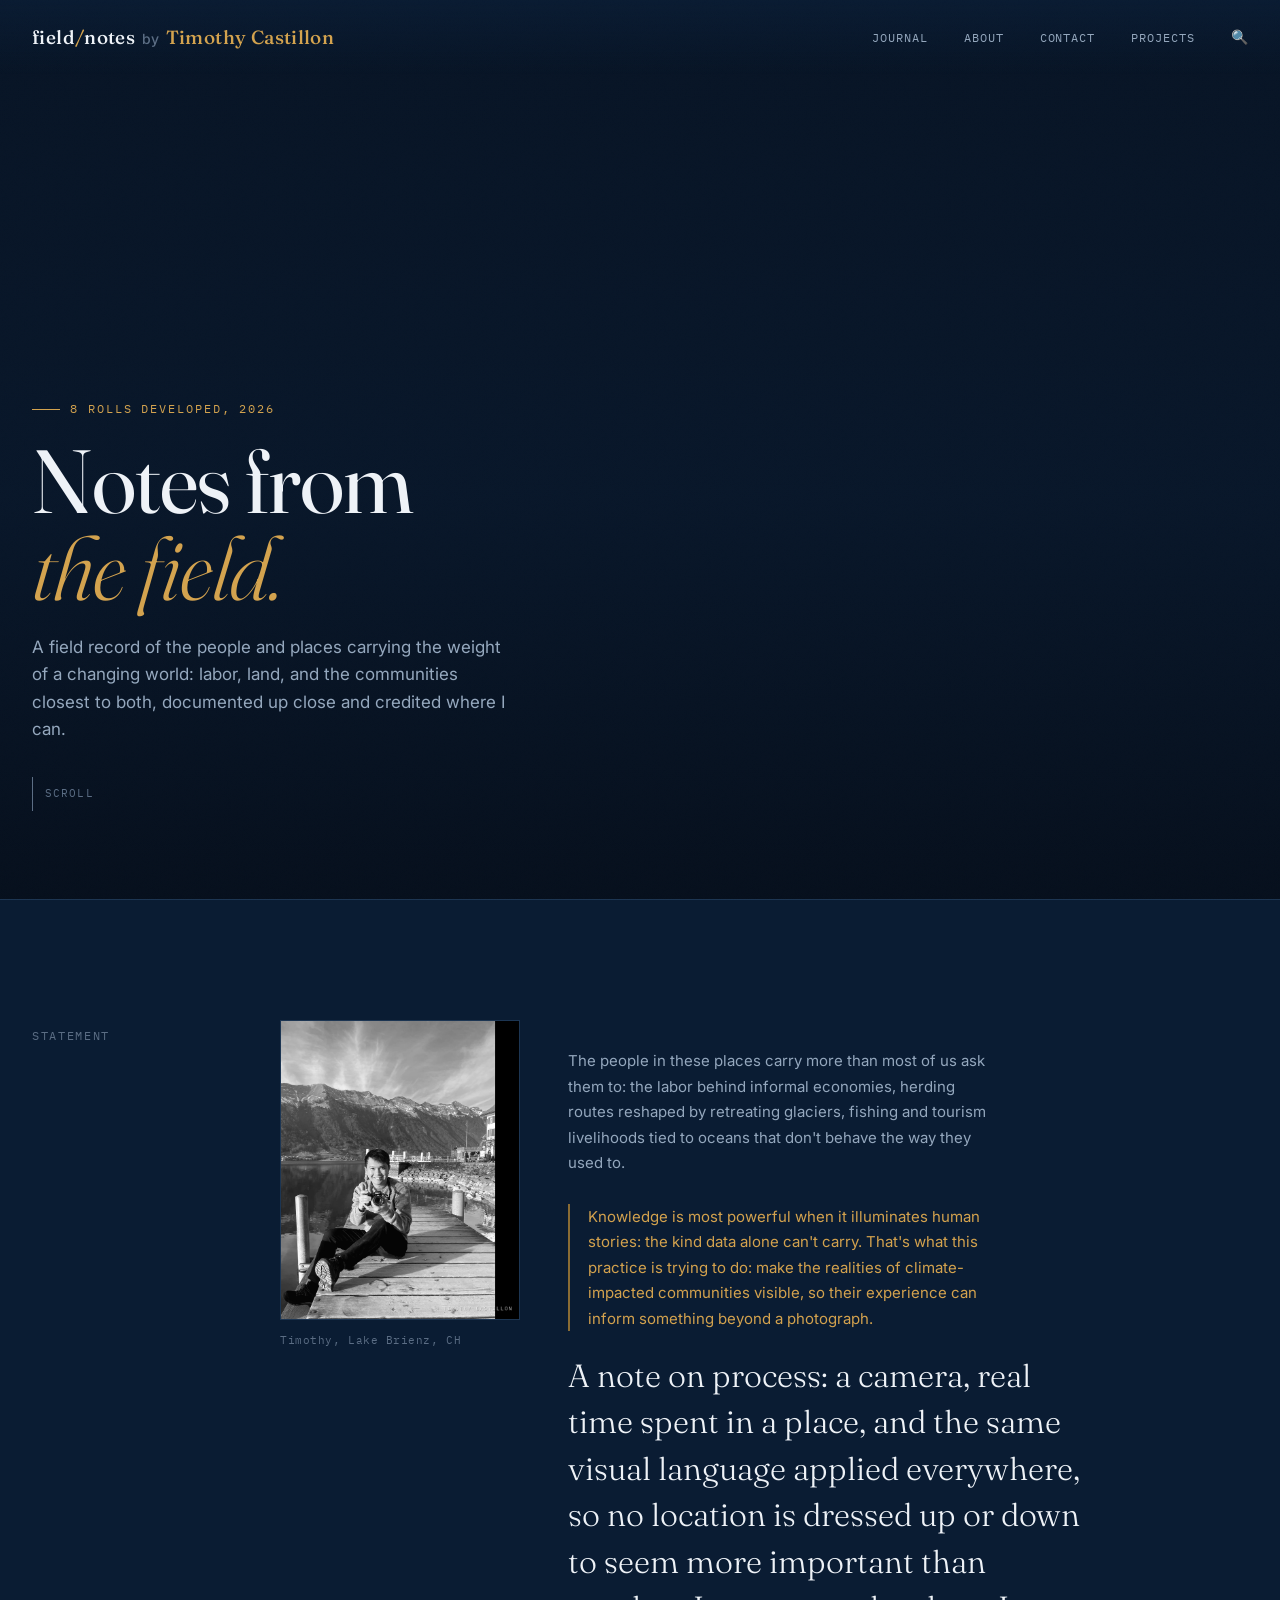
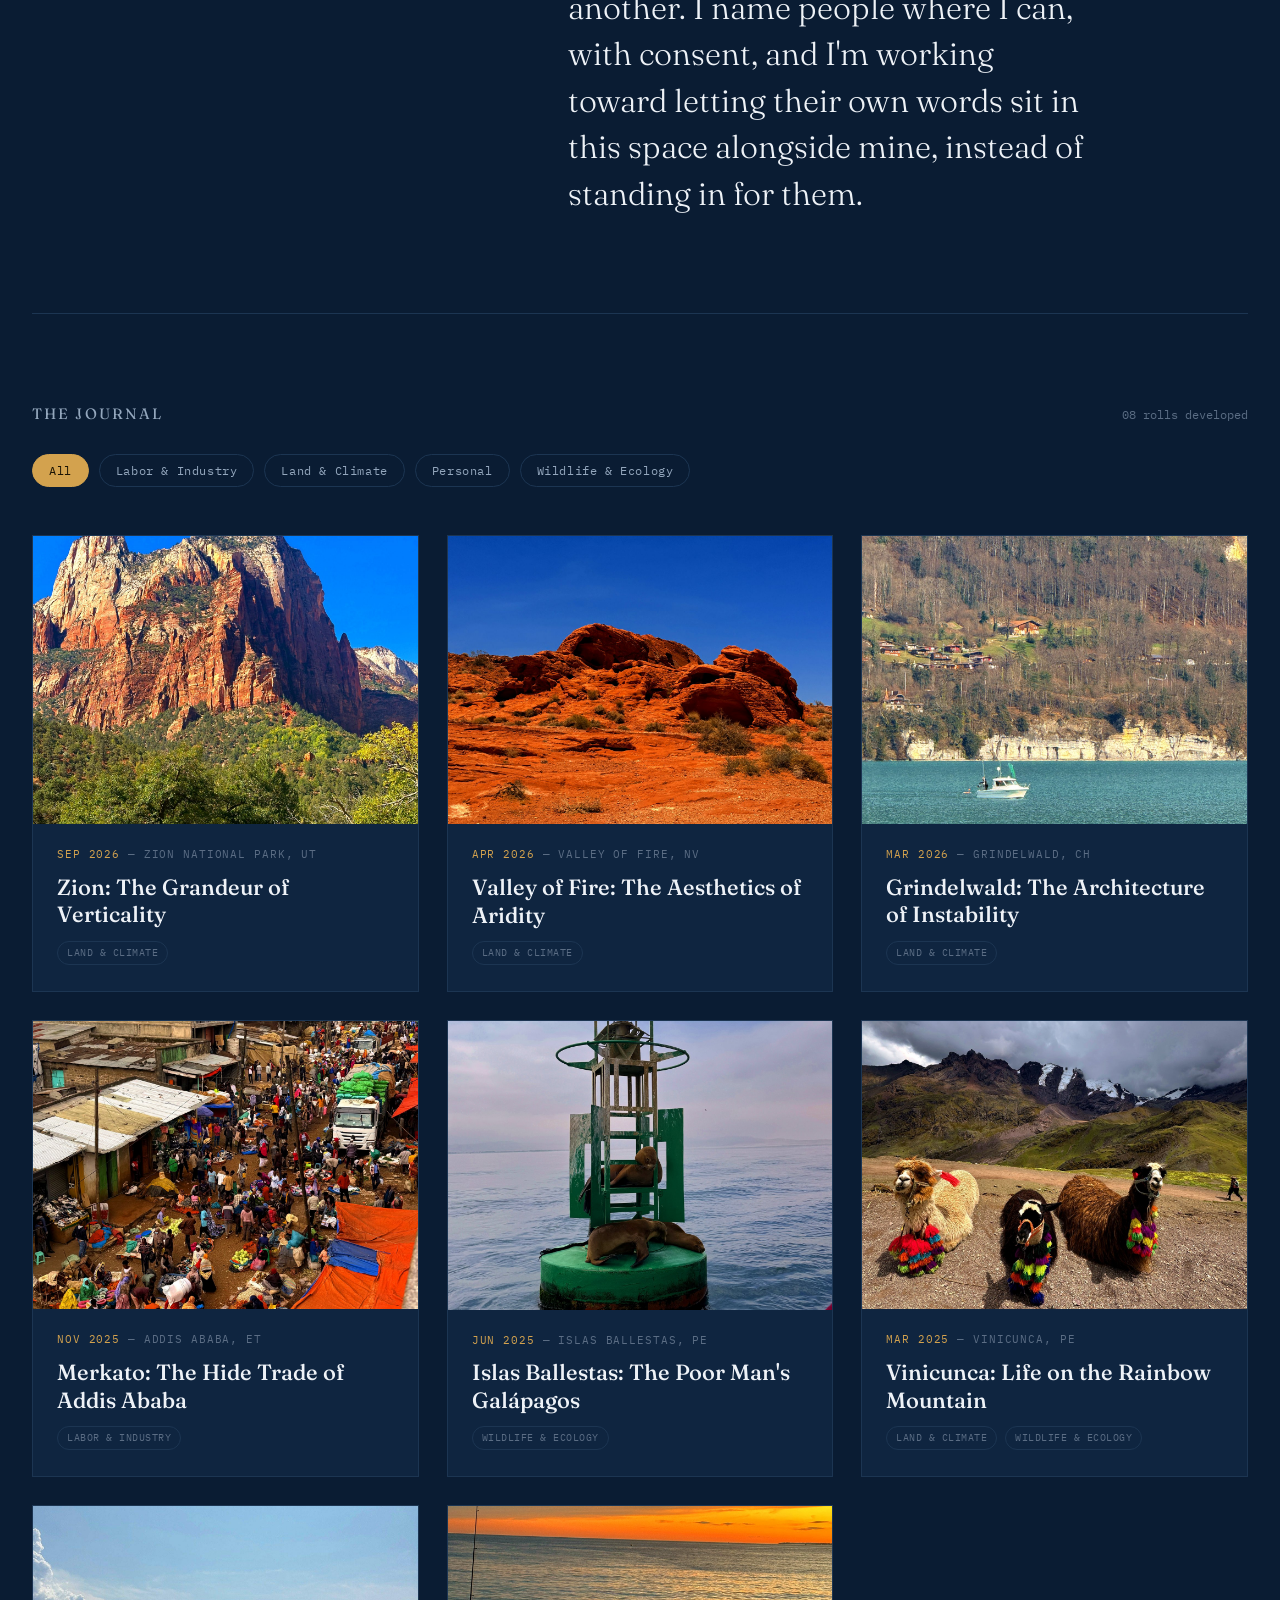
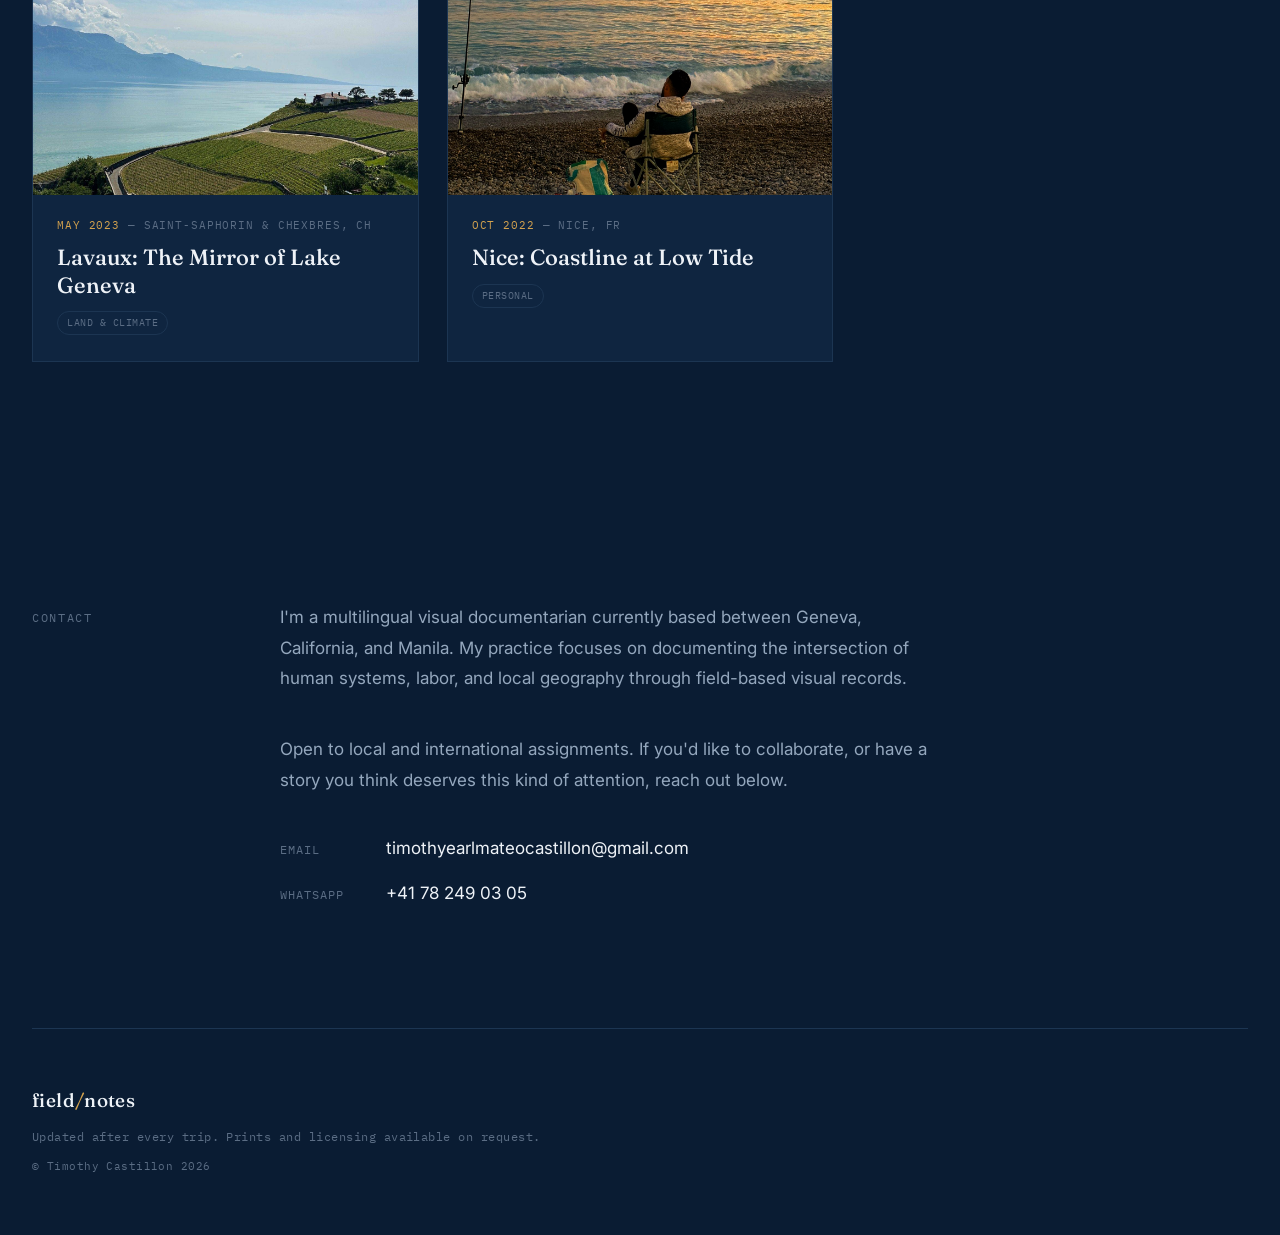
==== index.html @ df404aa2 "Add files via upload" ====
<!DOCTYPE html>
<html lang="en">
<head>
<meta charset="UTF-8">
<meta name="viewport" content="width=device-width, initial-scale=1.0">
<title>Notes From the Field — A Photography Journal</title>
<link rel="preconnect" href="https://fonts.googleapis.com">
<link href="https://fonts.googleapis.com/css2?family=Fraunces:opsz,wght@9..144,300;9..144,400;9..144,500;9..144,600&family=Inter:wght@400;500;600&family=IBM+Plex+Mono:wght@400;500&display=swap" rel="stylesheet">
<link rel="stylesheet" href="style.css">
</head>
<body>

<div class="grain"></div>

<header>
  <div class="wrap">
    <nav>
      <div class="wordmark">field<span class="accent">/</span>notes <span class="by">by</span> <span class="accent">Timothy Castillon</span></div>
      <div class="navlinks">
        <a href="#journal">Journal</a>
        <a href="#about">About</a>
        <a href="#contact">Contact</a>
        <a href="projects.html">Projects</a>
        <div class="search-wrap" id="search-wrap">
          <button class="search-toggle" id="search-toggle" aria-label="Search entries">&#128269;</button>
          <input class="search-input" id="search-input" type="text" placeholder="Search...">
        </div>
      </div>
    </nav>
  </div>
</header>

<section class="hero">
  <div class="hero-bg" id="hero-bg"></div>
  <div class="hero-content wrap">
    <div class="hero-eyebrow" id="hero-eyebrow">Rolls developed, 2026</div>
    <h1 class="hero-title">Notes from<br><em>the field.</em></h1>
    <p class="hero-sub">A field record of the people and places carrying the weight of a changing world: labor, land, and the communities closest to both, documented up close and credited where I can.</p>
    <div class="scroll-cue"><div class="bar"></div>Scroll</div>
  </div>
</section>

<div class="wrap">

  <section class="statement" id="about">
    <div class="statement-grid">
      <div class="eyebrow">Statement</div>
      <div class="statement-portrait">
        <img src="images/portrait.jpg" alt="Timothy Castillon">
        <div class="cap">Timothy, Lake Brienz, CH</div>
      </div>
      <div>
        <p class="fine">The people in these places carry more than most of us ask them to: the labor behind informal economies, herding routes reshaped by retreating glaciers, fishing and tourism livelihoods tied to oceans that don't behave the way they used to.</p>
        <p class="fine emphasis">Knowledge is most powerful when it illuminates human stories: the kind data alone can't carry. That's what this practice is trying to do: make the realities of climate-impacted communities visible, so their experience can inform something beyond a photograph.</p>
        <p class="statement-note">A note on process: a camera, real time spent in a place, and the same visual language applied everywhere, so no location is dressed up or down to seem more important than another. I name people where I can, with consent, and I'm working toward letting their own words sit in this space alongside mine, instead of standing in for them.</p>
      </div>
    </div>
  </section>

  <div class="journal-head" id="journal">
    <h2>The Journal</h2>
    <div class="count" id="roll-count">— rolls developed</div>
  </div>

  <div class="tag-filters" id="tag-filters"></div>
  <div class="journal-grid" id="journal-grid"></div>

  <section class="contact-section" id="contact">
    <div class="contact-grid">
      <div class="eyebrow">Contact</div>
      <div>
        <p class="contact-bio">I'm a multilingual visual documentarian currently based between Geneva, California, and Manila. My practice focuses on documenting the intersection of human systems, labor, and local geography through field-based visual records.</p>
        <p class="contact-bio">Open to local and international assignments. If you'd like to collaborate, or have a story you think deserves this kind of attention, reach out below.</p>
        <div class="contact-methods">
          <div class="contact-method">
            <span class="label">Email</span>
            <a href="mailto:timothyearlmateocastillon@gmail.com">timothyearlmateocastillon@gmail.com</a>
          </div>
          <div class="contact-method">
            <span class="label">WhatsApp</span>
            <span class="value">+41 78 249 03 05</span>
          </div>
        </div>
      </div>
    </div>
  </section>

</div>

<footer>
  <div class="wrap footer-grid">
    <div>
      <div class="wordmark">field<span class="accent">/</span>notes</div>
      <p class="footer-note">Updated after every trip. Prints and licensing available on request.</p>
      <p class="footer-copyright">© Timothy Castillon 2026</p>
    </div>
  </div>
</footer>

<script src="entries.js"></script>
<script>
  // Parses "MAR 2025" style strings into a comparable value.
  // Falls back to 0 (oldest) if the format doesn't match, rather
  // than crashing the whole sort.
  const MONTHS = { JAN:0, FEB:1, MAR:2, APR:3, MAY:4, JUN:5, JUL:6, AUG:7, SEP:8, OCT:9, NOV:10, DEC:11 };
  function dateValue(str) {
    const m = /^([A-Z]{3})\s+(\d{4})$/.exec((str || '').trim().toUpperCase());
    if (!m || !(m[1] in MONTHS)) return 0;
    return parseInt(m[2], 10) * 12 + MONTHS[m[1]];
  }

  function renderSite() {
    if (typeof ENTRIES === 'undefined' || !Array.isArray(ENTRIES)) {
      throw new Error('ENTRIES is missing or invalid -- check entries.js for a syntax error.');
    }

    // newest first, by actual parsed date -- not array order
    const sorted = [...ENTRIES].sort((a, b) => dateValue(b.date) - dateValue(a.date));

    const heroBg = document.getElementById('hero-bg');
    const heroEyebrow = document.getElementById('hero-eyebrow');
    sorted.slice(0, 3).forEach((e, i) => {
      const img = document.createElement('img');
      img.src = `images/${e.slug}/01.jpg`;
      img.alt = '';
      img.style.animationDelay = `${i * 6}s`;
      heroBg.appendChild(img);
    });
    heroEyebrow.textContent = `${ENTRIES.length} roll${ENTRIES.length !== 1 ? 's' : ''} developed, ${new Date().getFullYear()}`;
    document.getElementById('roll-count').textContent =
      `${String(ENTRIES.length).padStart(2, '0')} roll${ENTRIES.length !== 1 ? 's' : ''} developed`;

    // ---- tag filter pills (an entry can carry one or more tags) ----
    // entryTags() reads the current `tags` array, but falls back to a
    // legacy single `tag` string so older entries keep working.
    function entryTags(e) {
      if (Array.isArray(e.tags)) return e.tags.filter(Boolean);
      return e.tag ? [e.tag] : [];
    }

    const allTags = [...new Set(ENTRIES.flatMap(entryTags))].sort();
    const tagRoot = document.getElementById('tag-filters');
    let activeTag = null;
    let searchQuery = '';

    function matchesSearch(entry, q) {
      if (!q) return true;
      const haystack = `${entry.title} ${entry.location} ${entryTags(entry).join(' ')} ${entry.description}`.toLowerCase();
      return haystack.includes(q);
    }

    function renderGrid() {
      const grid = document.getElementById('journal-grid');
      let visible = activeTag ? sorted.filter(e => entryTags(e).includes(activeTag)) : sorted;
      visible = visible.filter(e => matchesSearch(e, searchQuery));
      if (visible.length === 0) {
        grid.innerHTML = `<div style="grid-column:1/-1; padding:24px 0; font-family:'IBM Plex Mono', monospace; font-size:13px; color:var(--ink-dim);">No entries match "${searchQuery}".</div>`;
        return;
      }
      grid.innerHTML = visible.map(entry => `
        <a class="journal-card" href="entry.html?slug=${entry.slug}">
          <div class="card-thumb"><img src="images/${entry.slug}/01.jpg" alt="${entry.title}" loading="lazy"></div>
          <div class="card-body">
            <div class="card-meta">${entry.date} <span class="loc">— ${entry.location}</span></div>
            <h3 class="card-title">${entry.title}</h3>
            <div class="card-tags">${entryTags(entry).map(t => `<span>${t}</span>`).join('')}</div>
          </div>
        </a>
      `).join('');
    }

    function renderPills() {
      const pills = [`<button class="tag-pill ${activeTag === null ? 'active' : ''}" data-tag="">All</button>`]
        .concat(allTags.map(t => `<button class="tag-pill ${activeTag === t ? 'active' : ''}" data-tag="${t}">${t}</button>`));
      tagRoot.innerHTML = pills.join('');
      tagRoot.querySelectorAll('.tag-pill').forEach(btn => {
        btn.addEventListener('click', () => {
          activeTag = btn.dataset.tag || null;
          renderPills();
          renderGrid();
        });
      });
    }

    // ---- search toggle + live filter ----
    const searchWrap = document.getElementById('search-wrap');
    const searchToggle = document.getElementById('search-toggle');
    const searchInput = document.getElementById('search-input');
    searchToggle.addEventListener('click', () => {
      searchWrap.classList.toggle('open');
      if (searchWrap.classList.contains('open')) searchInput.focus();
    });
    searchInput.addEventListener('input', () => {
      searchQuery = searchInput.value.trim().toLowerCase();
      renderGrid();
    });
    document.addEventListener('keydown', (e) => {
      if (e.key === 'Escape' && searchWrap.classList.contains('open')) {
        searchWrap.classList.remove('open');
        searchInput.value = '';
        searchQuery = '';
        renderGrid();
      }
    });

    renderPills();
    renderGrid();
  }

  try {
    renderSite();
  } catch (err) {
    document.getElementById('journal-grid').innerHTML = `
      <div style="grid-column:1/-1; padding:24px; font-family:'IBM Plex Mono', monospace; font-size:13px; color:#d3a24e; border:1px solid #1c3552; border-radius:4px;">
        Couldn't load journal entries. There's likely a syntax error in entries.js
        (a stray quote mark is the usual culprit). Open the browser console (F12) for
        the exact line number.<br><br>Error: ${err.message}
      </div>`;
    console.error(err);
  }
</script>

</body>
</html>
---- style.css ----
:root{
  --bg: #0a1c33;
  --bg-alt: #0f2540;
  --ink: #eef2f7;
  --ink-muted: #94a7bd;
  --ink-dim: #5b6d84;
  --gold: #d3a24e;
  --gold-dim: #8a6c34;
  --line: #1c3552;
  --line-soft: #142944;
}

*{ box-sizing:border-box; }
html{ scroll-behavior:smooth; }
body{
  margin:0;
  background:var(--bg);
  color:var(--ink);
  font-family:'Inter', sans-serif;
  font-size:16px;
  line-height:1.6;
  -webkit-font-smoothing:antialiased;
}
::selection{ background:var(--gold); color:#1a1304; }
a{ color:inherit; text-decoration:none; }
.wrap{ max-width:1280px; margin:0 auto; padding:0 32px; }

.grain{
  position:fixed; inset:0; pointer-events:none; z-index:50;
  opacity:0.03; mix-blend-mode:overlay;
  background-image:url("data:image/svg+xml,%3Csvg xmlns='http://www.w3.org/2000/svg' width='120' height='120'%3E%3Cfilter id='n'%3E%3CfeTurbulence type='fractalNoise' baseFrequency='0.9' numOctaves='2' stitchTiles='stitch'/%3E%3C/filter%3E%3Crect width='100%25' height='100%25' filter='url(%23n)'/%3E%3C/svg%3E");
}

header{
  position:fixed; top:0; left:0; right:0; z-index:40;
  padding:22px 0;
  background:linear-gradient(to bottom, rgba(10,28,51,0.94), rgba(10,28,51,0));
}
nav{ display:flex; align-items:center; justify-content:space-between; }
.wordmark{ font-family:'Fraunces', serif; font-weight:500; font-size:19px; letter-spacing:0.02em; white-space:nowrap; }
.wordmark .accent{ color:var(--gold); }
.wordmark .by{ color:var(--ink-dim); font-size:14px; font-family:'Inter', sans-serif; margin:0 2px; }
.navlinks{ display:flex; gap:36px; font-family:'IBM Plex Mono', monospace; font-size:12px; letter-spacing:0.08em; text-transform:uppercase; color:var(--ink-muted); }
.navlinks a:hover{ color:var(--gold); }

.hero{
  position:relative; height:100vh; min-height:640px;
  display:flex; align-items:flex-end; overflow:hidden;
  border-bottom:1px solid var(--line);
}
.hero-bg{ position:absolute; inset:0; }
.hero-bg img{
  position:absolute; inset:0; width:100%; height:100%; object-fit:cover;
  opacity:0; animation:heroFade 18s infinite; filter:saturate(1.05) contrast(1.02);
}
.hero-bg img:nth-child(1){ animation-delay:0s; }
.hero-bg img:nth-child(2){ animation-delay:6s; }
.hero-bg img:nth-child(3){ animation-delay:12s; }
@keyframes heroFade{
  0%{ opacity:0; transform:scale(1.06); }
  4%{ opacity:1; transform:scale(1.06); }
  30%{ opacity:1; transform:scale(1.0); }
  34%{ opacity:0; transform:scale(1.0); }
  100%{ opacity:0; }
}
.hero::after{
  content:''; position:absolute; inset:0;
  background:linear-gradient(to top, rgba(6,15,28,0.97) 0%, rgba(6,15,28,0.40) 45%, rgba(6,15,28,0.60) 100%);
  z-index:1;
}
.hero-content{ position:relative; z-index:2; width:100%; padding-bottom:88px; }
.hero-eyebrow{
  font-family:'IBM Plex Mono', monospace; font-size:12px; letter-spacing:0.16em;
  text-transform:uppercase; color:var(--gold); margin-bottom:18px;
  display:flex; align-items:center; gap:10px;
}
.hero-eyebrow::before{ content:''; width:28px; height:1px; background:var(--gold); }
h1.hero-title{
  font-family:'Fraunces', serif; font-weight:400;
  font-size:clamp(44px, 7vw, 92px); line-height:0.98; letter-spacing:-0.01em;
  margin:0 0 22px; max-width:14ch;
}
h1.hero-title em{ font-style:italic; color:var(--gold); font-weight:300; }
.hero-sub{ max-width:44ch; color:var(--ink-muted); font-size:17px; margin:0 0 34px; }
.scroll-cue{
  display:flex; align-items:center; gap:12px; font-family:'IBM Plex Mono', monospace;
  font-size:11px; letter-spacing:0.1em; text-transform:uppercase; color:var(--ink-dim);
}
.scroll-cue .bar{ width:1px; height:34px; background:var(--ink-dim); position:relative; overflow:hidden; }
.scroll-cue .bar::after{
  content:''; position:absolute; left:0; top:-100%; width:100%; height:100%;
  background:var(--gold); animation:scrollDrip 2.2s ease-in-out infinite;
}
@keyframes scrollDrip{ 0%{ top:-100%; } 60%{ top:100%; } 100%{ top:100%; } }

.statement{ padding:120px 0 96px; border-bottom:1px solid var(--line); }
.statement-grid{ display:grid; grid-template-columns:200px 240px 1fr; gap:48px; }
.statement-portrait{ align-self:start; }
.statement-portrait img{ width:100%; display:block; border:1px solid var(--line); }
.statement-portrait .cap{
  margin-top:12px; font-family:'IBM Plex Mono', monospace; font-size:11px;
  letter-spacing:0.05em; color:var(--ink-dim);
}
.eyebrow{ font-family:'IBM Plex Mono', monospace; font-size:12px; letter-spacing:0.14em; text-transform:uppercase; color:var(--ink-dim); padding-top:6px; }
.statement p{ font-family:'Fraunces', serif; font-weight:300; font-size:clamp(22px, 2.6vw, 32px); line-height:1.45; color:var(--ink); max-width:26ch; margin:0; }
.statement p + p{ margin-top:22px; }
.statement .fine{ font-family:'Inter',sans-serif; font-size:15px; color:var(--ink-muted); max-width:48ch; margin-top:28px; font-weight:400; line-height:1.7; }

.journal-head{ padding:88px 0 0; display:flex; align-items:baseline; justify-content:space-between; }
.journal-head h2{ font-family:'Fraunces', serif; font-weight:400; font-size:15px; letter-spacing:0.14em; text-transform:uppercase; color:var(--ink-muted); margin:0; }
.journal-head .count{ font-family:'IBM Plex Mono', monospace; font-size:12px; color:var(--ink-dim); }

.entry{ padding:64px 0 96px; border-bottom:1px solid var(--line-soft); }
.entry:last-child{ border-bottom:none; }
.entry-head{ display:grid; grid-template-columns:2fr 3fr; gap:48px; margin-bottom:40px; align-items:start; }
.entry-col-meta{ order:1; display:flex; flex-direction:column; gap:28px; }
.entry-col-main{ order:2; }
.entry-meta{ font-family:'IBM Plex Mono', monospace; font-size:12px; color:var(--gold); letter-spacing:0.06em; padding-top:8px; line-height:1.8; }
.entry-meta .loc{ display:block; color:var(--ink-dim); margin-top:4px; }
.entry-title{ font-family:'Fraunces', serif; font-weight:500; font-size:clamp(30px, 4vw, 46px); margin:0 0 16px; letter-spacing:-0.01em; }
.entry-desc{ max-width:68ch; color:var(--ink-muted); font-size:16px; line-height:1.8; }

/* -------- field data card (sidebar) -------- */
.data-card{
  border:1px solid var(--line); border-radius:2px;
  padding:18px 20px;
}
.data-card .data-label{
  font-family:'IBM Plex Mono', monospace; font-size:11px; letter-spacing:0.12em;
  text-transform:uppercase; color:var(--gold); margin-bottom:14px;
}
.data-row{
  font-family:'IBM Plex Mono', monospace; font-size:12px; line-height:1.6;
  padding:9px 0;
}
.data-row + .data-row{ border-top:1px solid var(--line-soft); }
.data-row .k{ display:block; color:var(--gold); letter-spacing:0.06em; font-size:10px; margin-bottom:4px; }
.data-row .v{ display:block; color:var(--ink-muted); }
.data-note{
  margin-top:14px; font-family:'IBM Plex Mono', monospace; font-size:11px;
  color:var(--ink-dim); font-style:italic; line-height:1.6;
}

/* -------- sources line (sidebar) -------- */
.sources-line{
  padding-top:14px;
  border-top:1px solid var(--line-soft);
  font-family:'IBM Plex Mono', monospace; font-size:10px;
  color:var(--ink-dim); line-height:1.7;
}
.sources-line span{ color:var(--gold); display:block; margin-bottom:6px; letter-spacing:0.06em; text-transform:uppercase; font-size:10px; }

/* -------- lightbox caption -------- */
.lightbox-caption{
  position:absolute; left:0; right:0; bottom:0;
  padding:28px 24px 20px;
  background:linear-gradient(to top, rgba(4,10,19,0.92), rgba(4,10,19,0));
  font-family:'IBM Plex Mono', monospace; font-size:13px; color:var(--ink);
  letter-spacing:0.02em; text-align:left;
}

/* -------- search -------- */
.search-wrap{ position:relative; display:flex; align-items:center; }
.search-input{
  width:0; opacity:0; padding:0; border:none; background:transparent;
  font-family:'IBM Plex Mono', monospace; font-size:12px; color:var(--ink);
  transition:width .25s ease, opacity .2s ease, padding .25s ease;
}
.search-wrap.open .search-input{ width:150px; opacity:1; padding:4px 8px; border-bottom:1px solid var(--line); }
.search-toggle{
  background:none; border:none; color:var(--ink-muted); cursor:pointer;
  font-family:'IBM Plex Mono', monospace; font-size:14px; padding:0; line-height:1;
}
.search-toggle:hover{ color:var(--gold); }
.search-input:focus{ outline:none; border-bottom-color:var(--gold); }
.search-input::placeholder{ color:var(--ink-dim); }

/* -------- statement emphasis (mission paragraph) --------
   Same font-family/size/weight as the rest of .fine -- only the
   color and a thin left rule set it apart, per feedback that a
   bold weight change felt like too much. */
.statement .emphasis{
  color:var(--gold);
  border-left:2px solid var(--gold-dim);
  padding-left:18px;
}
.statement-note{
  margin-top:28px; font-family:'IBM Plex Mono', monospace; font-size:12px;
  color:var(--ink-dim); line-height:1.7; max-width:52ch;
}

/* -------- projects -------- */
.projects-grid{
  display:grid; grid-template-columns:repeat(auto-fill, minmax(340px, 1fr));
  gap:28px; padding:48px 0 120px;
}
.project-card{
  display:block; border:1px solid var(--line); background:var(--bg-alt);
  transition:transform .3s ease, border-color .3s ease; position:relative;
}
.project-card:hover{ transform:translateY(-4px); border-color:var(--gold); }
.project-card.coming-soon{ opacity:0.55; pointer-events:none; }
.project-card .card-thumb{ aspect-ratio:4/3; overflow:hidden; }
.project-card .card-thumb img{ width:100%; height:100%; object-fit:cover; display:block; }
.project-status{
  position:absolute; top:14px; right:14px; font-family:'IBM Plex Mono', monospace;
  font-size:10px; letter-spacing:0.08em; text-transform:uppercase; color:var(--gold);
  background:rgba(10,28,51,0.85); border:1px solid var(--gold-dim); padding:4px 10px; border-radius:999px;
}
.postgrid{ max-width:76ch; margin:88px 0 40px; padding-top:56px; border-top:1px solid var(--line); }
.postgrid h2{ font-family:'Fraunces', serif; font-weight:500; font-size:26px; margin:0 0 22px; }
.postgrid p{ color:var(--ink-muted); font-size:16px; line-height:1.8; margin:0 0 20px; }
.postgrid-bullets{ margin:28px 0; display:flex; flex-direction:column; gap:22px; }
.postgrid-bullet .b-title{ font-family:'IBM Plex Mono', monospace; font-size:12px; letter-spacing:0.06em; text-transform:uppercase; color:var(--gold); margin-bottom:8px; }
.postgrid-bullet .b-body{ color:var(--ink-muted); font-size:15px; line-height:1.75; }

/* -------- tag filter pills (journal grid) -------- */
.tag-filters{ display:flex; flex-wrap:wrap; gap:10px; margin:28px 0 48px; }
.tag-pill{
  font-family:'IBM Plex Mono', monospace; font-size:12px; letter-spacing:0.05em;
  padding:8px 16px; border:1px solid var(--line); border-radius:999px;
  color:var(--ink-muted); cursor:pointer; background:none; transition:all .2s ease;
}
.tag-pill:hover{ border-color:var(--gold); color:var(--ink); }
.tag-pill.active{ background:var(--gold); border-color:var(--gold); color:#1a1304; }

/* -------- journal grid (landing page cards) -------- */
.journal-grid{
  display:grid; grid-template-columns:repeat(auto-fill, minmax(320px, 1fr));
  gap:28px; padding-bottom:120px;
}
.journal-card{
  display:block; border:1px solid var(--line); background:var(--bg-alt);
  transition:transform .3s ease, border-color .3s ease;
}
.journal-card:hover{ transform:translateY(-4px); border-color:var(--gold); }
.card-thumb{ aspect-ratio:4/3; overflow:hidden; }
.card-thumb img{ width:100%; height:100%; object-fit:cover; display:block; transition:transform .5s ease; }
.journal-card:hover .card-thumb img{ transform:scale(1.04); }
.card-body{ padding:22px 24px 26px; }
.card-meta{ font-family:'IBM Plex Mono', monospace; font-size:11px; letter-spacing:0.08em; color:var(--gold); text-transform:uppercase; }
.card-meta .loc{ color:var(--ink-dim); }
.card-title{ font-family:'Fraunces', serif; font-weight:500; font-size:22px; margin:10px 0 12px; line-height:1.25; }
.card-tags{ display:flex; flex-wrap:wrap; gap:8px; }
.card-tags span{ font-family:'IBM Plex Mono', monospace; font-size:10px; letter-spacing:0.05em; text-transform:uppercase; color:var(--ink-dim); border:1px solid var(--line); padding:3px 9px; border-radius:999px; }

/* -------- entry page -------- */
.entry-page-head{ padding:160px 0 48px; }
.back-link{ font-family:'IBM Plex Mono', monospace; font-size:12px; letter-spacing:0.08em; text-transform:uppercase; color:var(--ink-muted); display:inline-flex; align-items:center; gap:8px; margin-bottom:40px; }
.back-link:hover{ color:var(--gold); }

/* contact sheet -- bigger tiles, 4 per row */
.contact-sheet{
  display:grid; grid-template-columns:repeat(4, 1fr); gap:14px;
  background:transparent; margin-left:0;
}
.frame{ position:relative; aspect-ratio:1/1; overflow:hidden; background:var(--bg-alt); cursor:pointer; }
.frame img{ width:100%; height:100%; object-fit:cover; display:block; transition:transform .6s cubic-bezier(.2,.7,.2,1), filter .4s ease; filter:brightness(0.94); }
.frame:hover img{ transform:scale(1.05); filter:brightness(1.02); }
.frame::before{
  content:attr(data-frame); position:absolute; top:10px; left:12px; z-index:2;
  font-family:'IBM Plex Mono', monospace; font-size:11px; color:rgba(238,242,247,0.6);
  letter-spacing:0.04em; opacity:0; transition:opacity .3s ease;
}
.frame:hover::before{ opacity:1; }
.frame::after{ content:''; position:absolute; inset:0; box-shadow:inset 0 0 0 1px rgba(238,242,247,0.06); }

/* lightbox */
.lightbox{
  position:fixed; inset:0; background:rgba(4,10,19,0.95); z-index:100;
  display:none; align-items:center; justify-content:center; padding:5vh 5vw;
}
.lightbox.open{ display:flex; }
.lightbox-frame{ position:relative; max-width:100%; max-height:90vh; display:inline-block; }
.lightbox-frame img{ display:block; max-width:100%; max-height:90vh; object-fit:contain; }
.lightbox-close{
  position:absolute; top:24px; right:32px; font-family:'IBM Plex Mono', monospace;
  color:var(--ink-muted); font-size:12px; letter-spacing:0.08em; text-transform:uppercase; cursor:pointer;
}
.lightbox-close:hover{ color:var(--gold); }

/* contact section */
.contact-section{ padding:120px 0; border-bottom:1px solid var(--line); }
.contact-grid{ display:grid; grid-template-columns:200px 1fr; gap:48px; }
.contact-bio{ max-width:60ch; color:var(--ink-muted); font-size:17px; line-height:1.8; margin:0 0 40px; }
.contact-methods{ display:flex; flex-direction:column; gap:18px; }
.contact-method{ display:flex; align-items:baseline; gap:16px; font-size:16px; }
.contact-method .label{ font-family:'IBM Plex Mono', monospace; font-size:12px; letter-spacing:0.08em; text-transform:uppercase; color:var(--ink-dim); min-width:90px; }
.contact-method a, .contact-method span.value{ color:var(--ink); font-size:17px; }
.contact-method a:hover{ color:var(--gold); }

@media (max-width:820px){
  .statement-grid, .entry-head, .contact-grid{ grid-template-columns:1fr; gap:14px; }
  .entry-col-main{ order:1; }
  .entry-col-meta{ order:2; margin-top:8px; }
  .statement-portrait{ max-width:220px; }
  .contact-sheet{ margin-left:0; grid-template-columns:repeat(2, 1fr); }
  .eyebrow{ padding-top:0; }
}
@media (max-width:520px){
  .navlinks{ display:none; }
  .wordmark .by, .wordmark .accent:last-child{ display:none; }
}

footer{ padding:56px 0 48px; }
.footer-grid{ display:flex; justify-content:space-between; align-items:center; flex-wrap:wrap; gap:16px; }
.footer-note{ font-family:'IBM Plex Mono', monospace; font-size:12px; color:var(--ink-dim); letter-spacing:0.04em; }
.footer-copyright{ font-family:'IBM Plex Mono', monospace; font-size:11px; color:var(--ink-dim); letter-spacing:0.04em; margin-top:6px; }

a:focus-visible, .frame:focus-visible{ outline:2px solid var(--gold); outline-offset:2px; }

@media (prefers-reduced-motion: reduce){
  .hero-bg img{ animation:none !important; opacity:1 !important; }
  .scroll-cue .bar::after{ animation:none; }
}
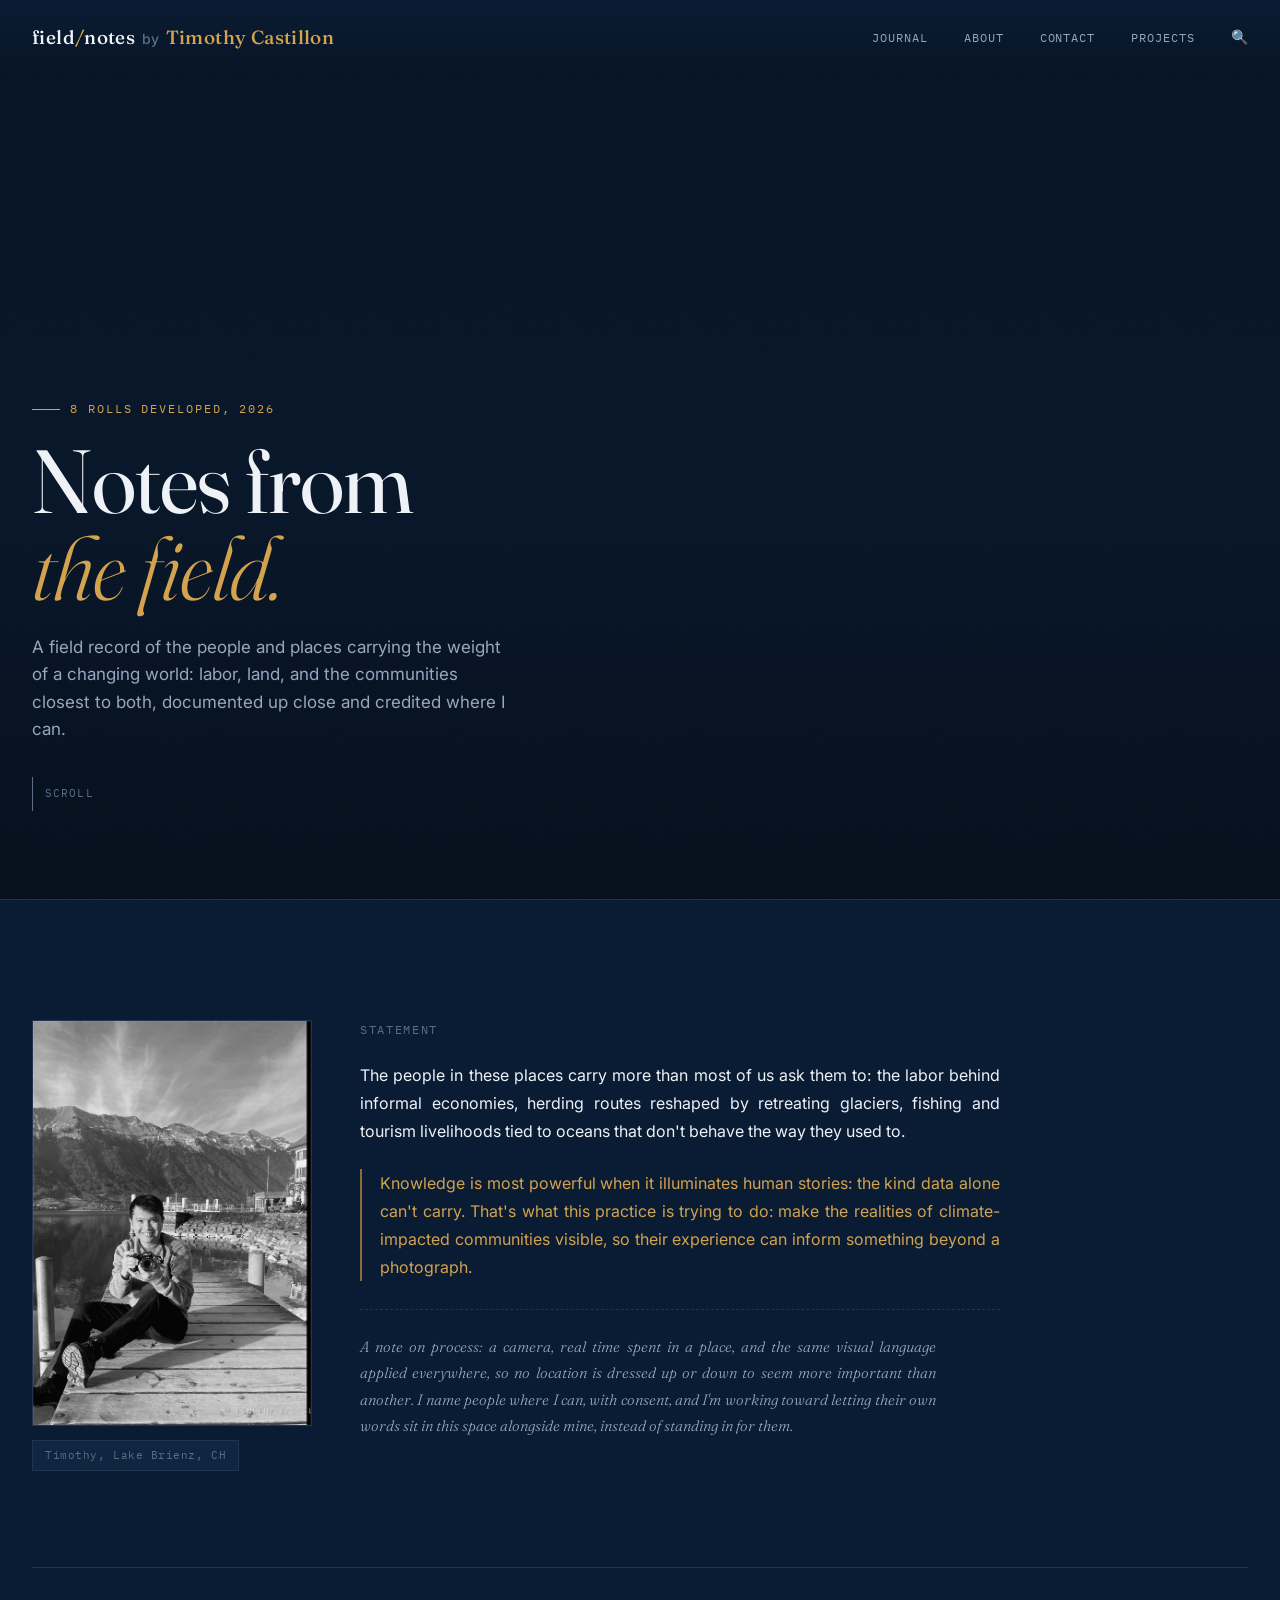
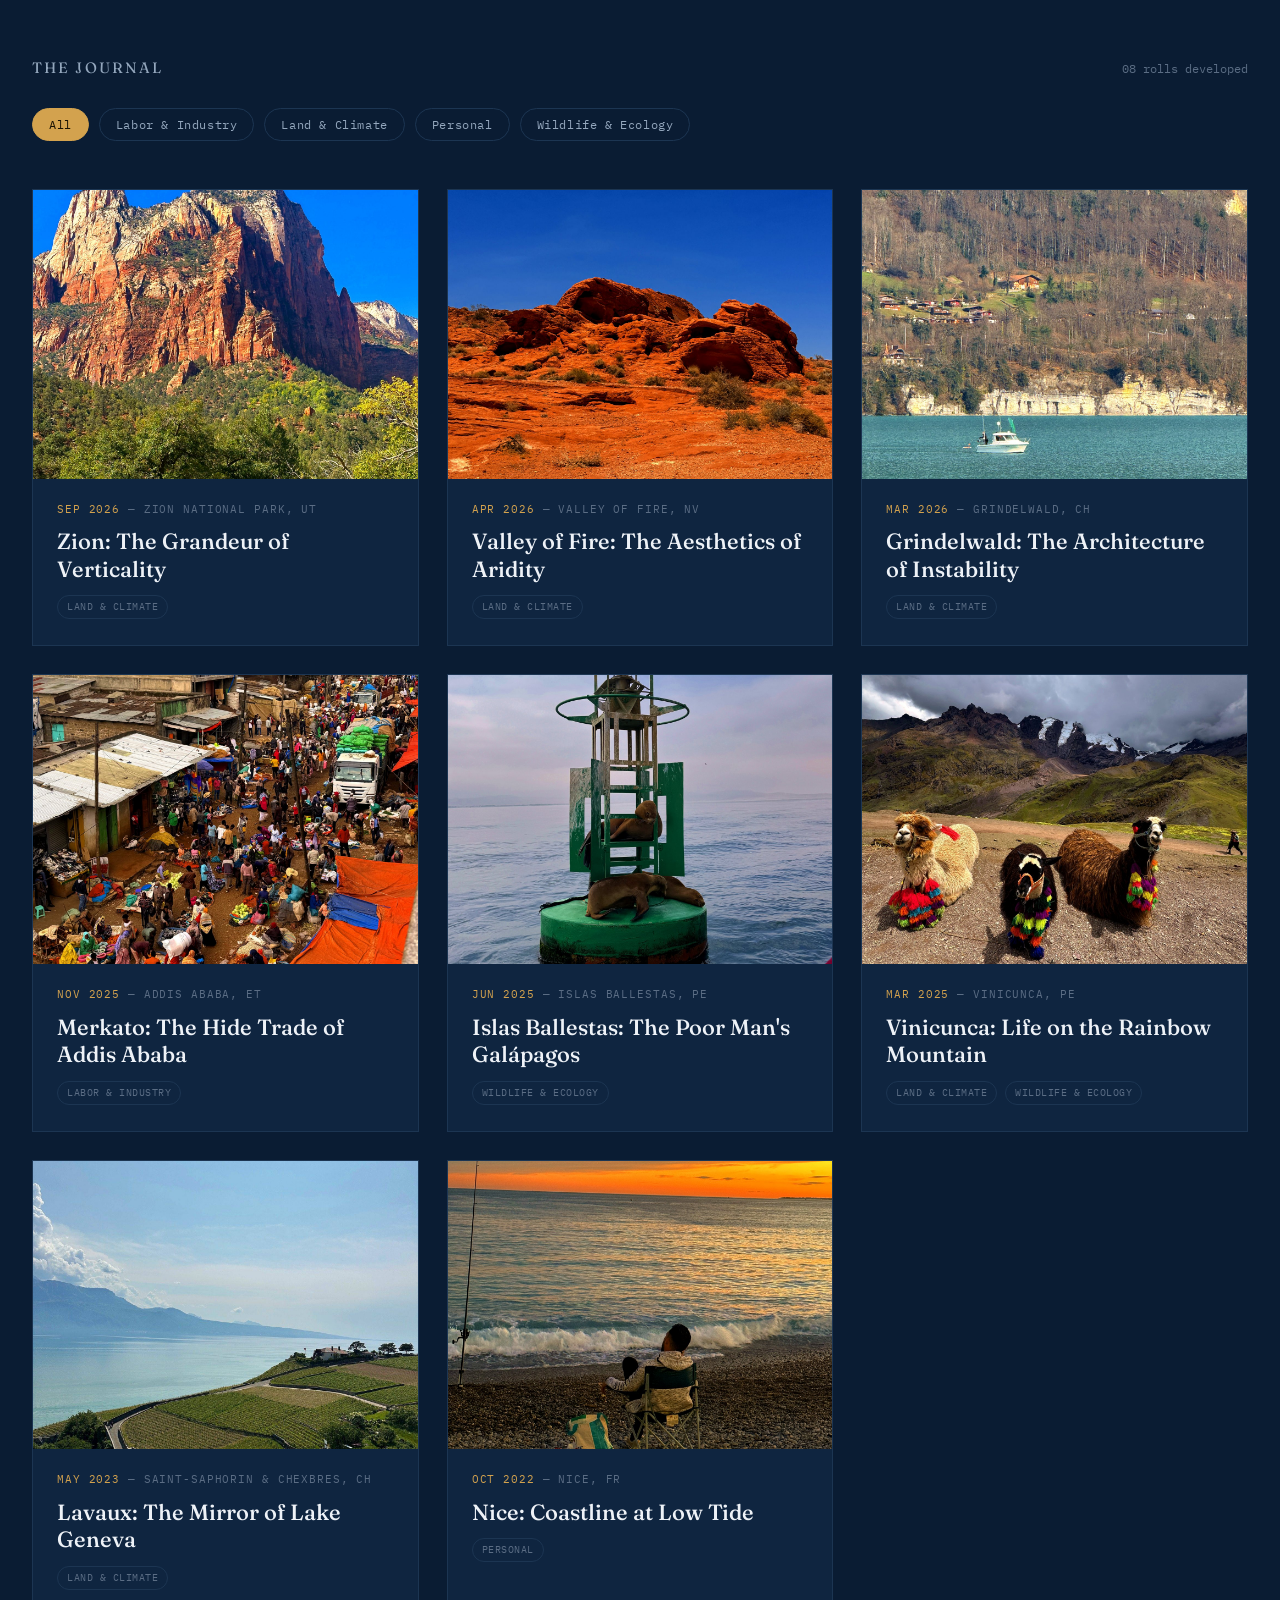
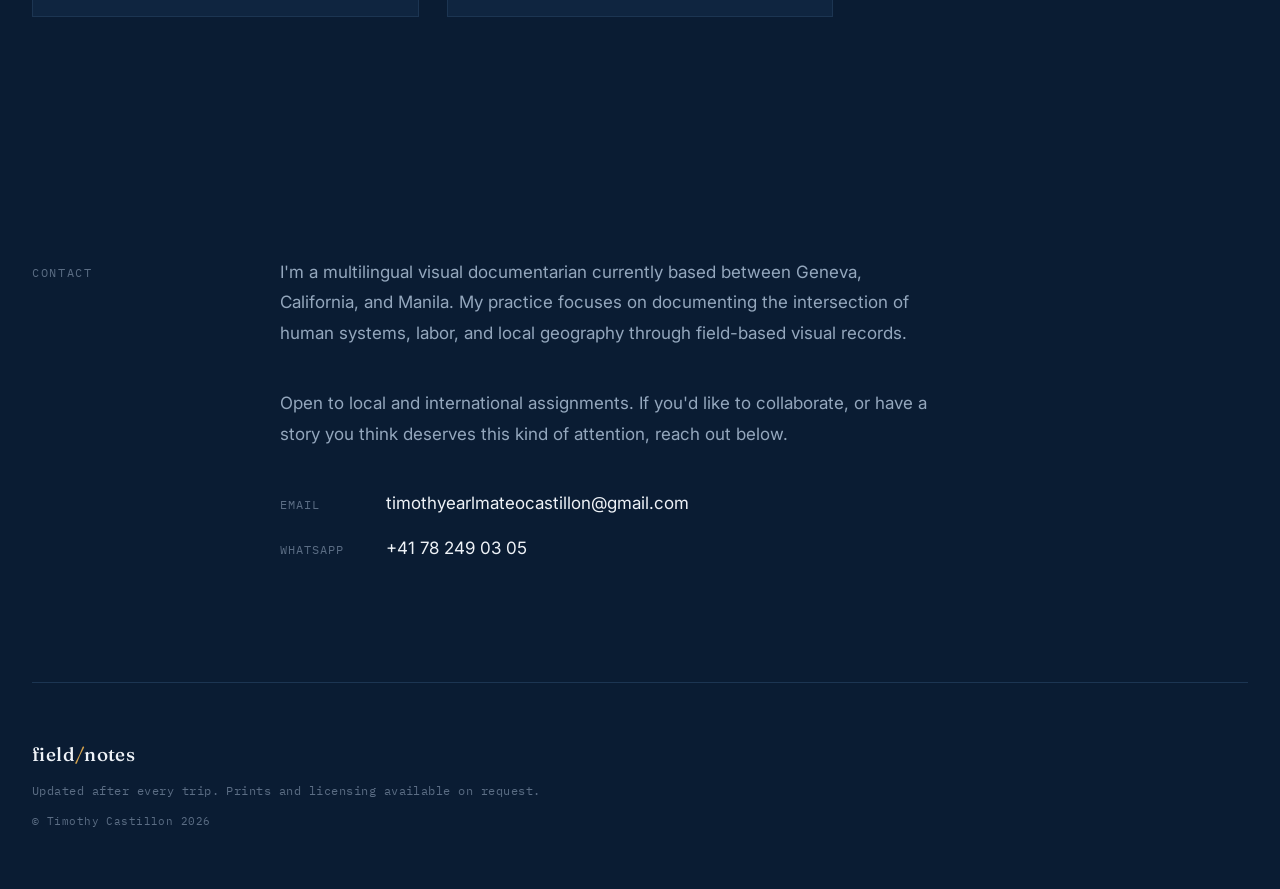
==== commit 7616659b: "Add files via upload" ====
--- a/index.html
+++ b/index.html
@@ -44,14 +44,17 @@
 
   <section class="statement" id="about">
     <div class="statement-grid">
-      <div class="eyebrow">Statement</div>
       <div class="statement-portrait">
-        <img src="images/portrait.jpg" alt="Timothy Castillon">
+        <div class="frame">
+          <img src="images/portrait.jpg" alt="Timothy Castillon">
+        </div>
         <div class="cap">Timothy, Lake Brienz, CH</div>
       </div>
-      <div>
-        <p class="fine">The people in these places carry more than most of us ask them to: the labor behind informal economies, herding routes reshaped by retreating glaciers, fishing and tourism livelihoods tied to oceans that don't behave the way they used to.</p>
-        <p class="fine emphasis">Knowledge is most powerful when it illuminates human stories: the kind data alone can't carry. That's what this practice is trying to do: make the realities of climate-impacted communities visible, so their experience can inform something beyond a photograph.</p>
+      <div class="statement-body">
+        <div class="eyebrow">Statement</div>
+        <p class="statement-intro">The people in these places carry more than most of us ask them to: the labor behind informal economies, herding routes reshaped by retreating glaciers, fishing and tourism livelihoods tied to oceans that don't behave the way they used to.</p>
+        <blockquote class="statement-quote">Knowledge is most powerful when it illuminates human stories: the kind data alone can't carry. That's what this practice is trying to do: make the realities of climate-impacted communities visible, so their experience can inform something beyond a photograph.</blockquote>
+        <hr class="statement-divider">
         <p class="statement-note">A note on process: a camera, real time spent in a place, and the same visual language applied everywhere, so no location is dressed up or down to seem more important than another. I name people where I can, with consent, and I'm working toward letting their own words sit in this space alongside mine, instead of standing in for them.</p>
       </div>
     </div>
--- a/style.css
+++ b/style.css
@@ -94,17 +94,31 @@
 @keyframes scrollDrip{ 0%{ top:-100%; } 60%{ top:100%; } 100%{ top:100%; } }
 
 .statement{ padding:120px 0 96px; border-bottom:1px solid var(--line); }
-.statement-grid{ display:grid; grid-template-columns:200px 240px 1fr; gap:48px; }
-.statement-portrait{ align-self:start; }
-.statement-portrait img{ width:100%; display:block; border:1px solid var(--line); }
+.eyebrow{ font-family:'IBM Plex Mono', monospace; font-size:12px; letter-spacing:0.14em; text-transform:uppercase; color:var(--ink-dim); padding-top:6px; }
+
+/* -------- statement: photo column + body column --------
+   Scoped classes only (.statement-intro / .statement-quote /
+   .statement-note) so each piece of text keeps its own size --
+   nothing here falls back to a generic ".statement p" rule that
+   could silently out-specificity a more targeted one. */
+.statement-grid{ display:flex; gap:48px; align-items:flex-start; }
+.statement-portrait{ width:280px; flex-shrink:0; }
+.statement-portrait .frame{
+  aspect-ratio:0.69; overflow:hidden; border:1px solid var(--line);
+}
+.statement-portrait img{ width:100%; height:100%; display:block; object-fit:cover; object-position:38% 22%; }
 .statement-portrait .cap{
-  margin-top:12px; font-family:'IBM Plex Mono', monospace; font-size:11px;
+  display:inline-block; margin-top:14px; padding:6px 12px;
+  background:var(--bg-alt); border:1px solid var(--line);
+  font-family:'IBM Plex Mono', monospace; font-size:11px;
   letter-spacing:0.05em; color:var(--ink-dim);
 }
-.eyebrow{ font-family:'IBM Plex Mono', monospace; font-size:12px; letter-spacing:0.14em; text-transform:uppercase; color:var(--ink-dim); padding-top:6px; }
-.statement p{ font-family:'Fraunces', serif; font-weight:300; font-size:clamp(22px, 2.6vw, 32px); line-height:1.45; color:var(--ink); max-width:26ch; margin:0; }
-.statement p + p{ margin-top:22px; }
-.statement .fine{ font-family:'Inter',sans-serif; font-size:15px; color:var(--ink-muted); max-width:48ch; margin-top:28px; font-weight:400; line-height:1.7; }
+.statement-body{ flex:1; min-width:0; }
+.statement-body .eyebrow{ display:block; margin-bottom:22px; padding-top:0; }
+.statement-intro{
+  font-family:'Inter', sans-serif; font-weight:400; font-size:16px;
+  line-height:1.75; color:var(--ink); text-align:justify; max-width:64ch; margin:0;
+}
 
 .journal-head{ padding:88px 0 0; display:flex; align-items:baseline; justify-content:space-between; }
 .journal-head h2{ font-family:'Fraunces', serif; font-weight:400; font-size:15px; letter-spacing:0.14em; text-transform:uppercase; color:var(--ink-muted); margin:0; }
@@ -175,18 +189,20 @@
 .search-input:focus{ outline:none; border-bottom-color:var(--gold); }
 .search-input::placeholder{ color:var(--ink-dim); }
 
-/* -------- statement emphasis (mission paragraph) --------
-   Same font-family/size/weight as the rest of .fine -- only the
-   color and a thin left rule set it apart, per feedback that a
-   bold weight change felt like too much. */
-.statement .emphasis{
-  color:var(--gold);
-  border-left:2px solid var(--gold-dim);
-  padding-left:18px;
+/* -------- statement: quote, divider, process note -------- */
+.statement-quote{
+  margin:24px 0 0; padding-left:18px; border-left:2px solid var(--gold-dim);
+  font-family:'Inter', sans-serif; font-weight:400; font-size:16px;
+  line-height:1.75; color:var(--gold); text-align:justify; max-width:64ch;
+}
+.statement-divider{
+  border:none; border-top:1px dashed var(--line);
+  margin:28px 0 24px; max-width:64ch;
 }
 .statement-note{
-  margin-top:28px; font-family:'IBM Plex Mono', monospace; font-size:12px;
-  color:var(--ink-dim); line-height:1.7; max-width:52ch;
+  font-family:'Fraunces', serif; font-style:italic; font-weight:300;
+  font-size:15px; line-height:1.75; color:var(--ink-muted);
+  text-align:justify; max-width:64ch; margin:0;
 }
 
 /* -------- projects -------- */
@@ -290,10 +306,11 @@
 .contact-method a:hover{ color:var(--gold); }
 
 @media (max-width:820px){
-  .statement-grid, .entry-head, .contact-grid{ grid-template-columns:1fr; gap:14px; }
+  .entry-head, .contact-grid{ grid-template-columns:1fr; gap:14px; }
   .entry-col-main{ order:1; }
   .entry-col-meta{ order:2; margin-top:8px; }
-  .statement-portrait{ max-width:220px; }
+  .statement-grid{ flex-direction:column; }
+  .statement-portrait{ width:100%; max-width:220px; }
   .contact-sheet{ margin-left:0; grid-template-columns:repeat(2, 1fr); }
   .eyebrow{ padding-top:0; }
 }
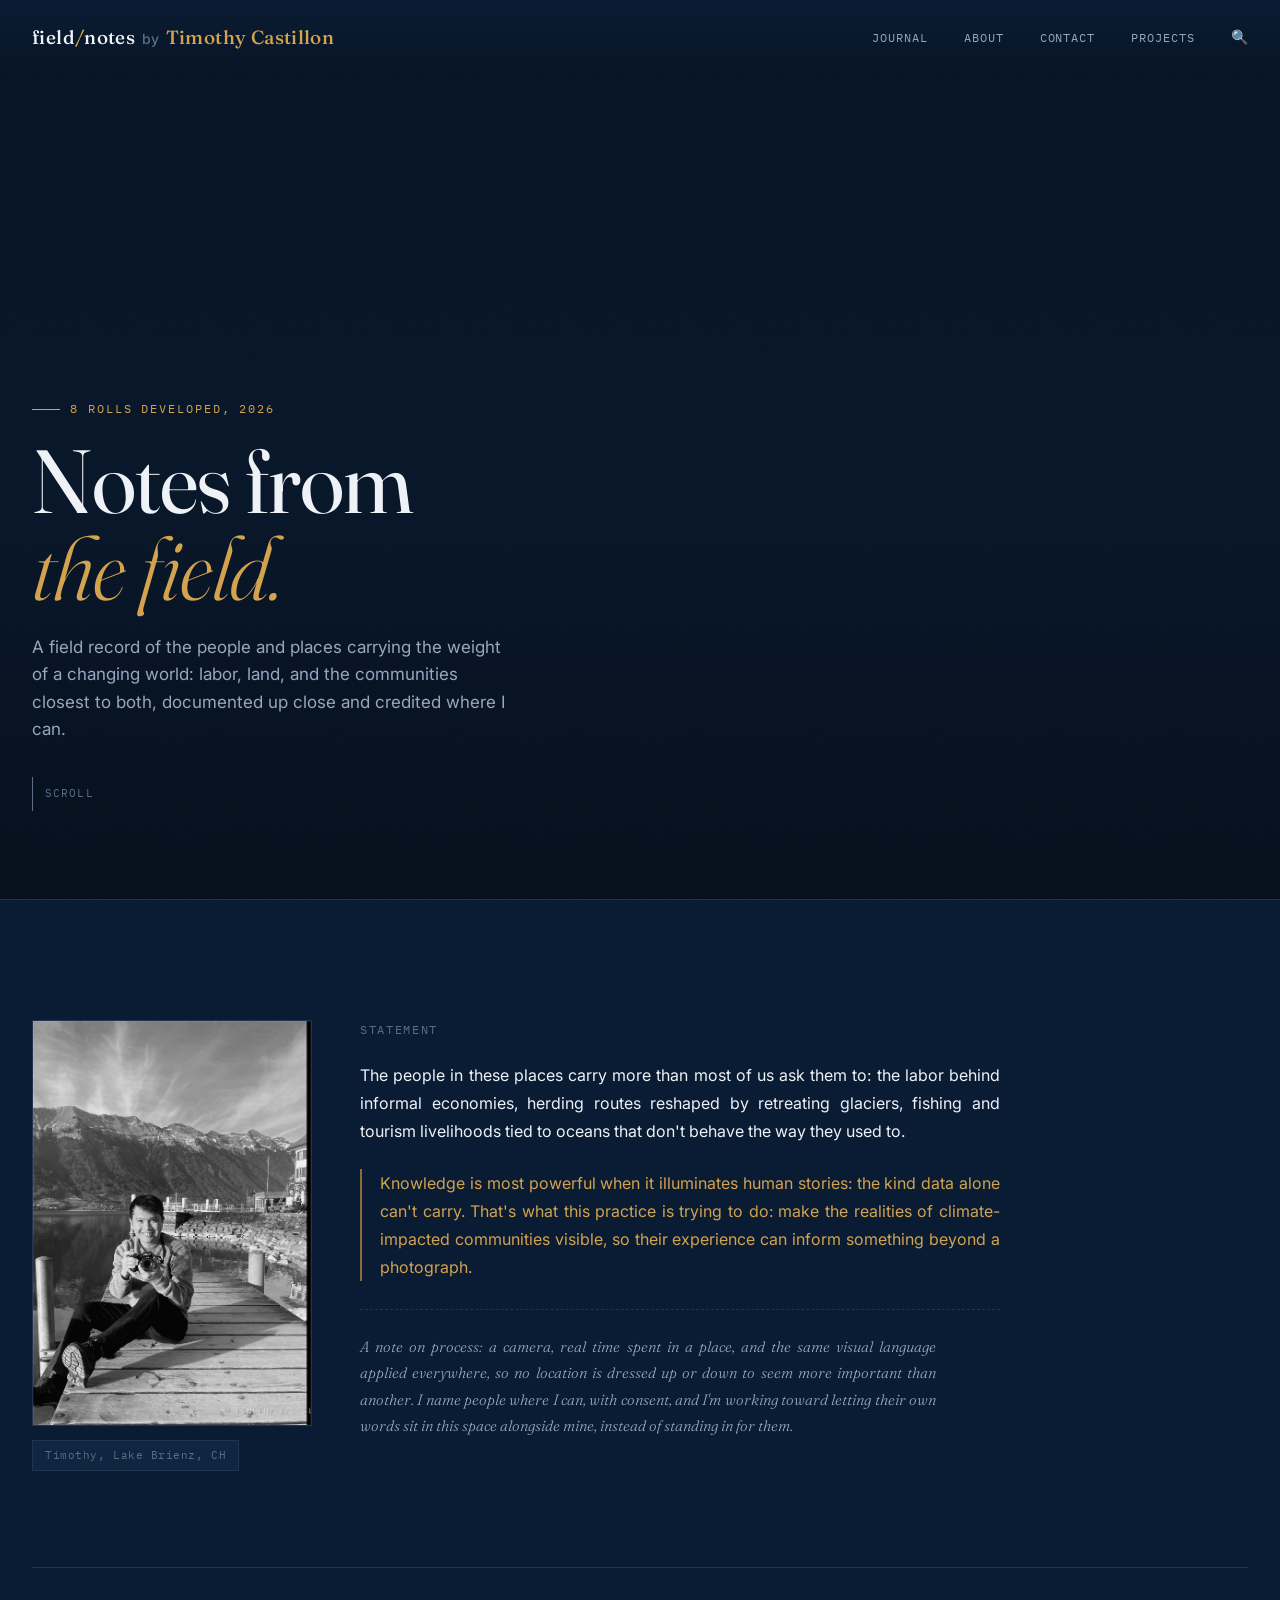
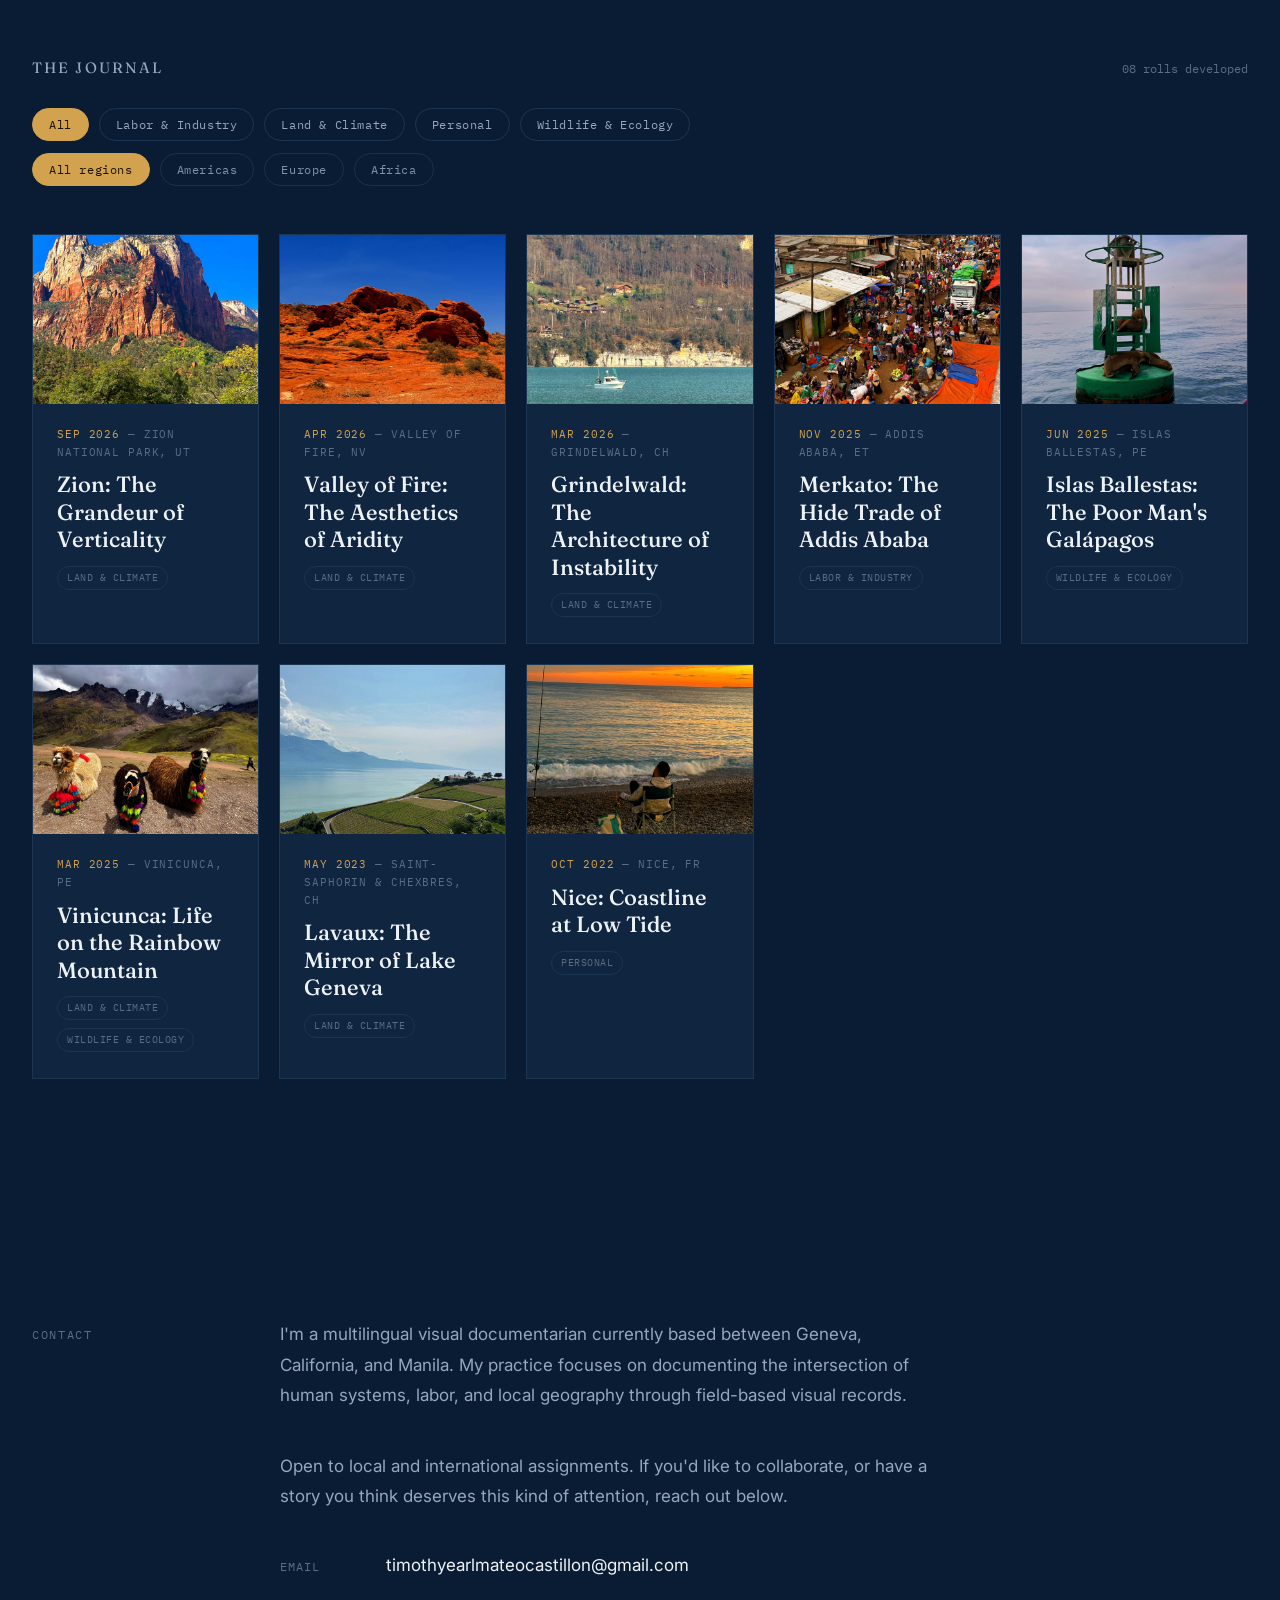
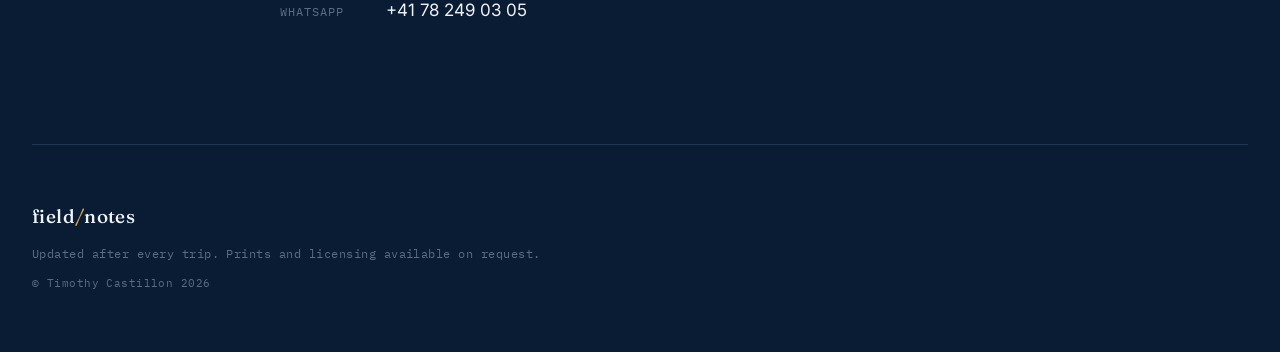
==== commit f75a8d68: "Add files via upload" ====
--- a/index.html
+++ b/index.html
@@ -66,6 +66,7 @@
   </div>
 
   <div class="tag-filters" id="tag-filters"></div>
+  <div class="tag-filters region-filters" id="region-filters"></div>
   <div class="journal-grid" id="journal-grid"></div>
 
   <section class="contact-section" id="contact">
@@ -146,15 +147,25 @@
     let activeTag = null;
     let searchQuery = '';
 
+    // ---- region filter pills (second, independent filter row) ----
+    // Fixed continent order rather than alphabetical/derived from data,
+    // so the row reads the same regardless of which regions are in use.
+    const REGION_ORDER = ['Americas', 'Asia', 'Europe', 'Africa', 'Antarctica'];
+    const usedRegions = new Set(ENTRIES.map(e => e.region).filter(Boolean));
+    const allRegions = REGION_ORDER.filter(r => usedRegions.has(r));
+    const regionRoot = document.getElementById('region-filters');
+    let activeRegion = null;
+
     function matchesSearch(entry, q) {
       if (!q) return true;
-      const haystack = `${entry.title} ${entry.location} ${entryTags(entry).join(' ')} ${entry.description}`.toLowerCase();
+      const haystack = `${entry.title} ${entry.location} ${entry.region || ''} ${entryTags(entry).join(' ')} ${entry.description}`.toLowerCase();
       return haystack.includes(q);
     }
 
     function renderGrid() {
       const grid = document.getElementById('journal-grid');
       let visible = activeTag ? sorted.filter(e => entryTags(e).includes(activeTag)) : sorted;
+      visible = activeRegion ? visible.filter(e => e.region === activeRegion) : visible;
       visible = visible.filter(e => matchesSearch(e, searchQuery));
       if (visible.length === 0) {
         grid.innerHTML = `<div style="grid-column:1/-1; padding:24px 0; font-family:'IBM Plex Mono', monospace; font-size:13px; color:var(--ink-dim);">No entries match "${searchQuery}".</div>`;
@@ -185,6 +196,20 @@
       });
     }
 
+    function renderRegionPills() {
+      if (allRegions.length === 0) { regionRoot.innerHTML = ''; return; }
+      const pills = [`<button class="tag-pill ${activeRegion === null ? 'active' : ''}" data-region="">All regions</button>`]
+        .concat(allRegions.map(r => `<button class="tag-pill ${activeRegion === r ? 'active' : ''}" data-region="${r}">${r}</button>`));
+      regionRoot.innerHTML = pills.join('');
+      regionRoot.querySelectorAll('.tag-pill').forEach(btn => {
+        btn.addEventListener('click', () => {
+          activeRegion = btn.dataset.region || null;
+          renderRegionPills();
+          renderGrid();
+        });
+      });
+    }
+
     // ---- search toggle + live filter ----
     const searchWrap = document.getElementById('search-wrap');
     const searchToggle = document.getElementById('search-toggle');
@@ -207,6 +232,7 @@
     });
 
     renderPills();
+    renderRegionPills();
     renderGrid();
   }
 
--- a/style.css
+++ b/style.css
@@ -232,6 +232,9 @@
 
 /* -------- tag filter pills (journal grid) -------- */
 .tag-filters{ display:flex; flex-wrap:wrap; gap:10px; margin:28px 0 48px; }
+.region-filters{ margin-top:-36px; }
+.region-filters .tag-pill{ opacity:0.85; }
+.region-filters .tag-pill.active{ opacity:1; }
 .tag-pill{
   font-family:'IBM Plex Mono', monospace; font-size:12px; letter-spacing:0.05em;
   padding:8px 16px; border:1px solid var(--line); border-radius:999px;
@@ -241,9 +244,11 @@
 .tag-pill.active{ background:var(--gold); border-color:var(--gold); color:#1a1304; }
 
 /* -------- journal grid (landing page cards) -------- */
+/* 5-up at desktop width, stepping down as the viewport narrows so
+   cards never get too cramped to read. */
 .journal-grid{
-  display:grid; grid-template-columns:repeat(auto-fill, minmax(320px, 1fr));
-  gap:28px; padding-bottom:120px;
+  display:grid; grid-template-columns:repeat(5, 1fr);
+  gap:20px; padding-bottom:120px;
 }
 .journal-card{
   display:block; border:1px solid var(--line); background:var(--bg-alt);
@@ -305,6 +310,12 @@
 .contact-method a, .contact-method span.value{ color:var(--ink); font-size:17px; }
 .contact-method a:hover{ color:var(--gold); }
 
+@media (max-width:1180px){
+  .journal-grid{ grid-template-columns:repeat(4, 1fr); }
+}
+@media (max-width:900px){
+  .journal-grid{ grid-template-columns:repeat(3, 1fr); }
+}
 @media (max-width:820px){
   .entry-head, .contact-grid{ grid-template-columns:1fr; gap:14px; }
   .entry-col-main{ order:1; }
@@ -313,6 +324,10 @@
   .statement-portrait{ width:100%; max-width:220px; }
   .contact-sheet{ margin-left:0; grid-template-columns:repeat(2, 1fr); }
   .eyebrow{ padding-top:0; }
+  .journal-grid{ grid-template-columns:repeat(2, 1fr); }
+}
+@media (max-width:560px){
+  .journal-grid{ grid-template-columns:1fr; }
 }
 @media (max-width:520px){
   .navlinks{ display:none; }
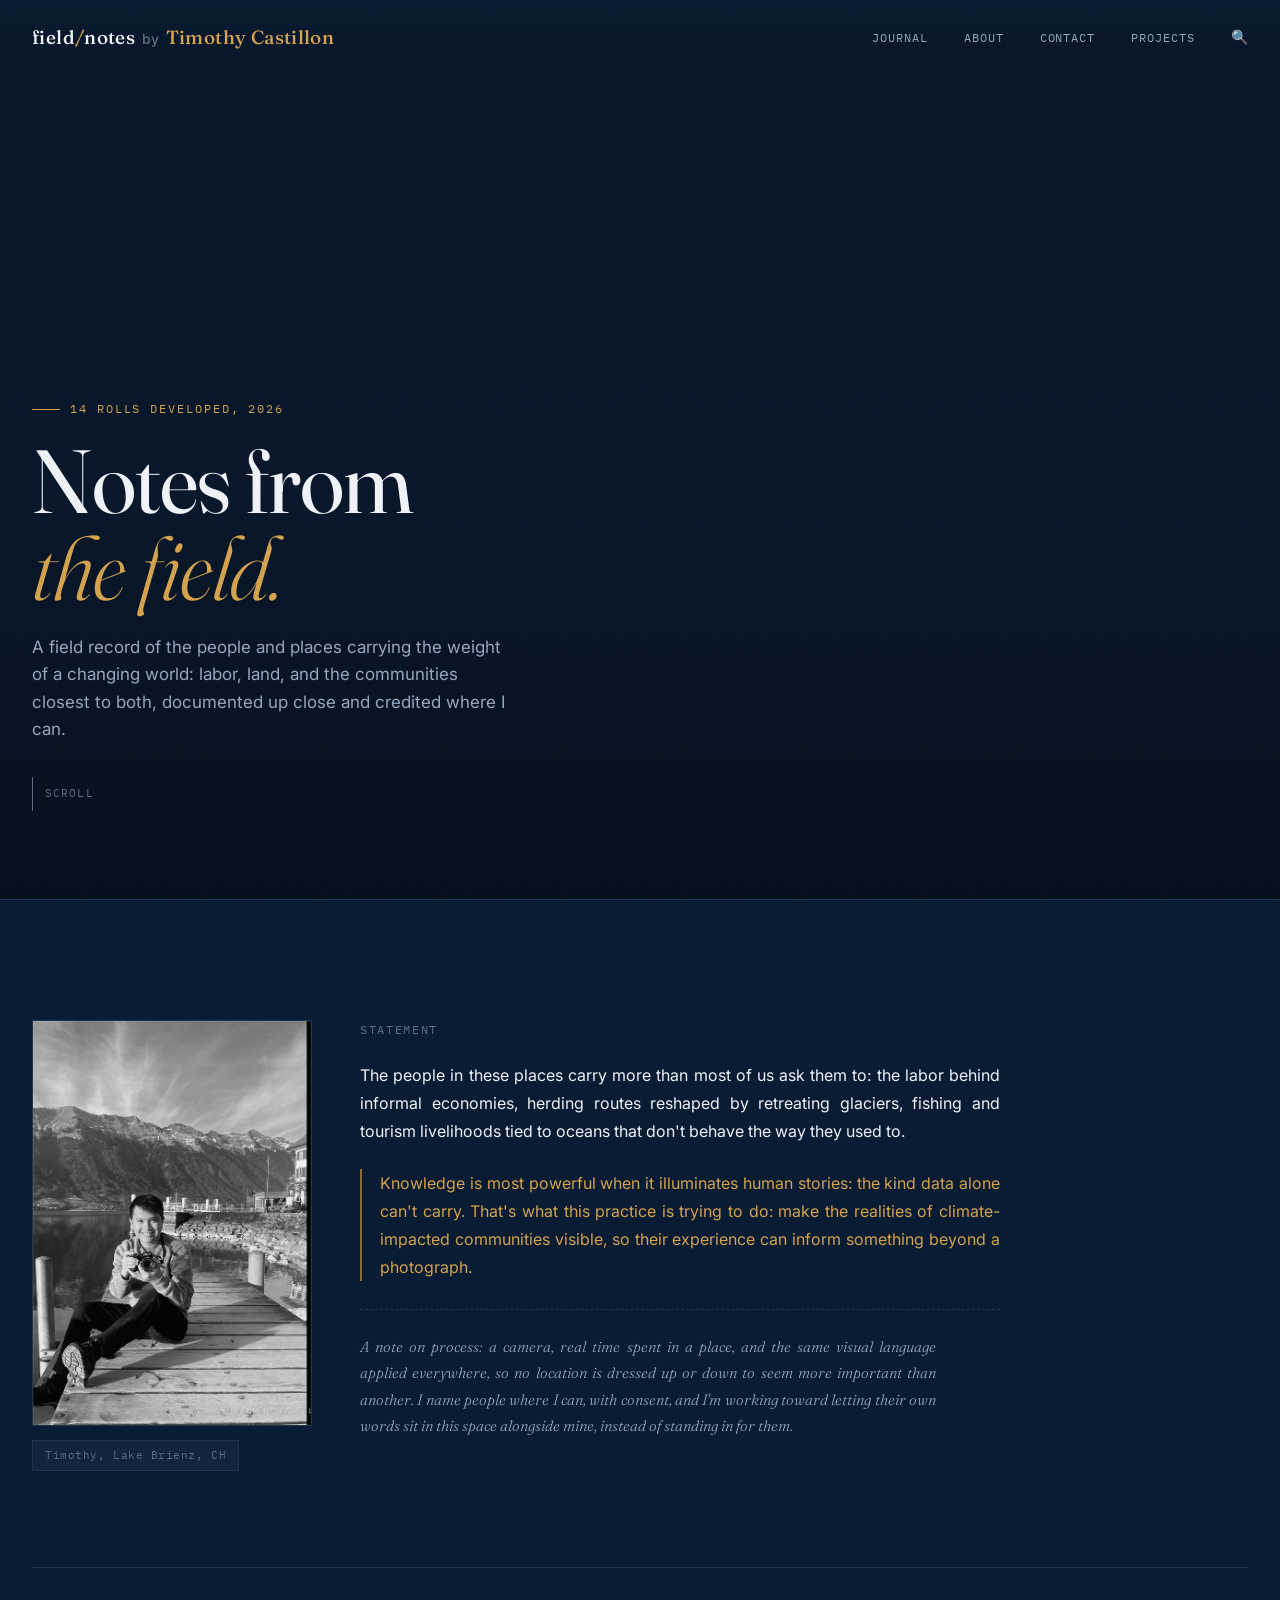
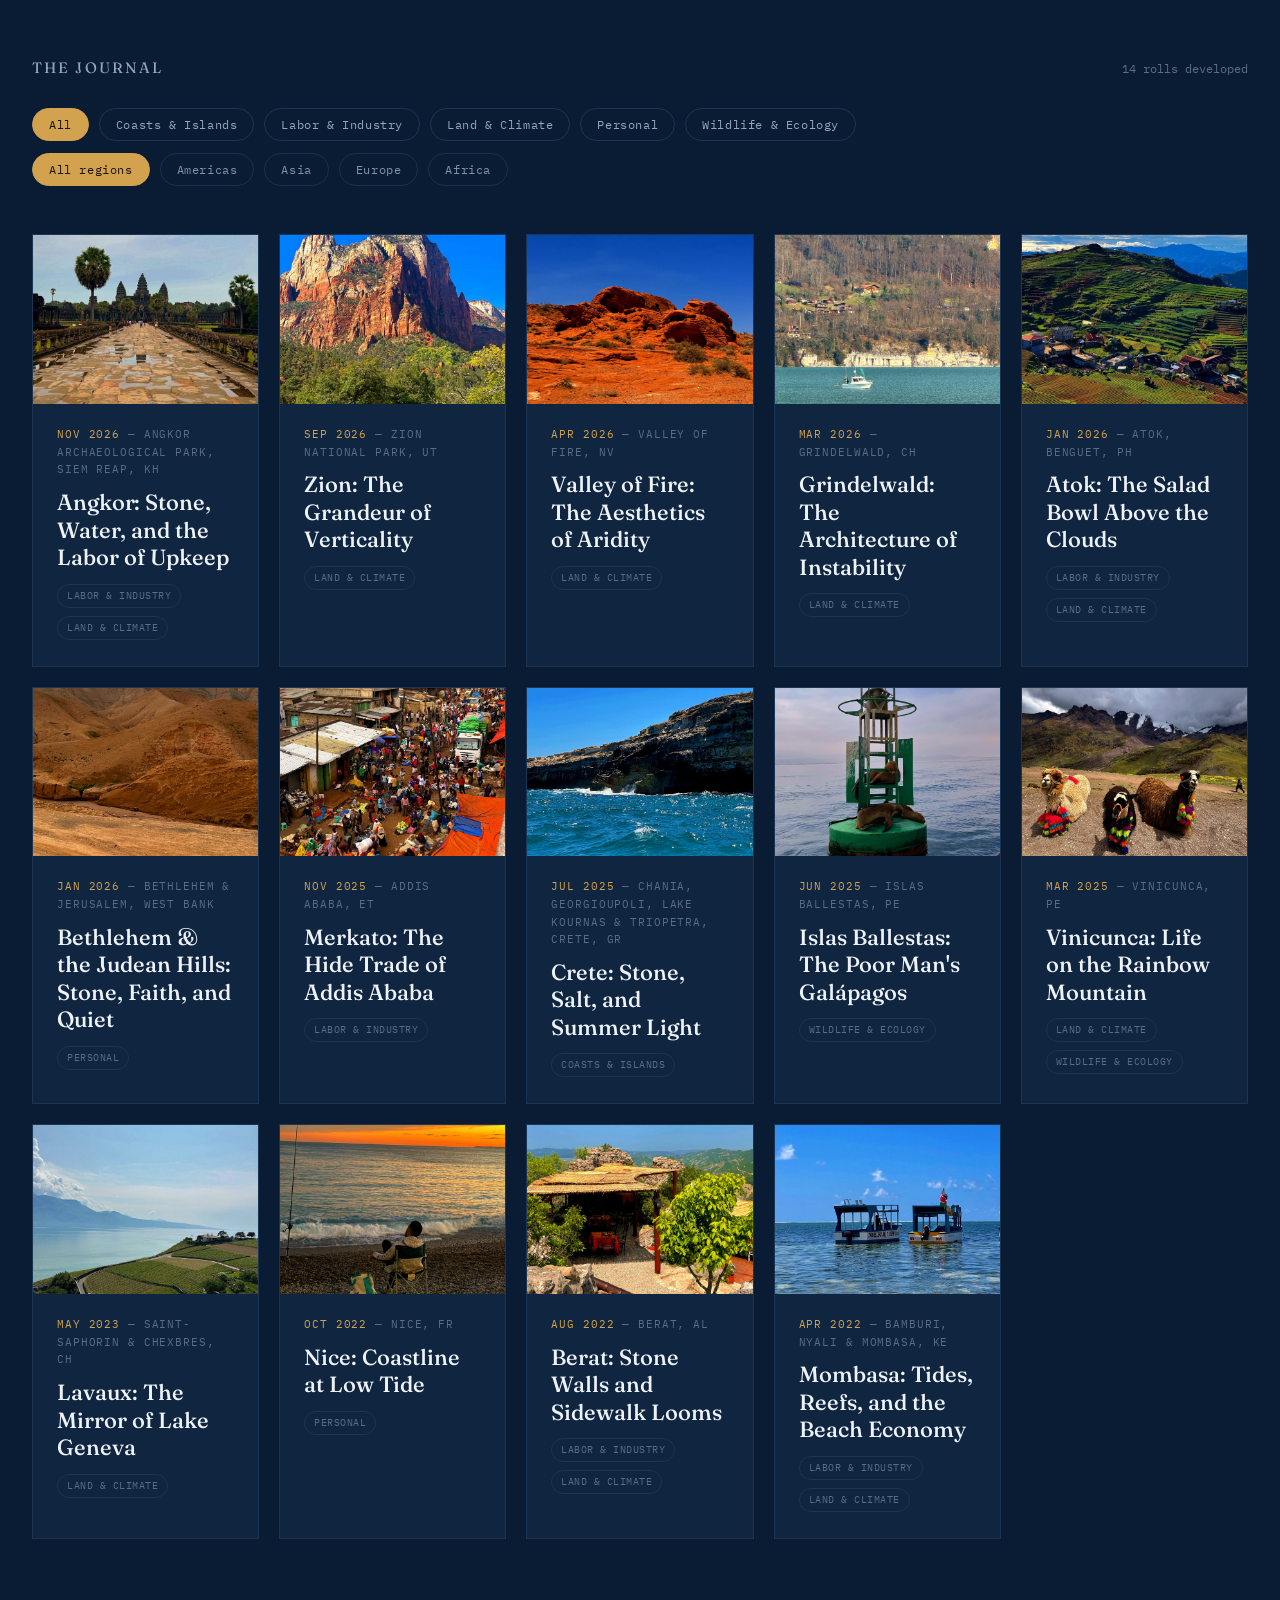
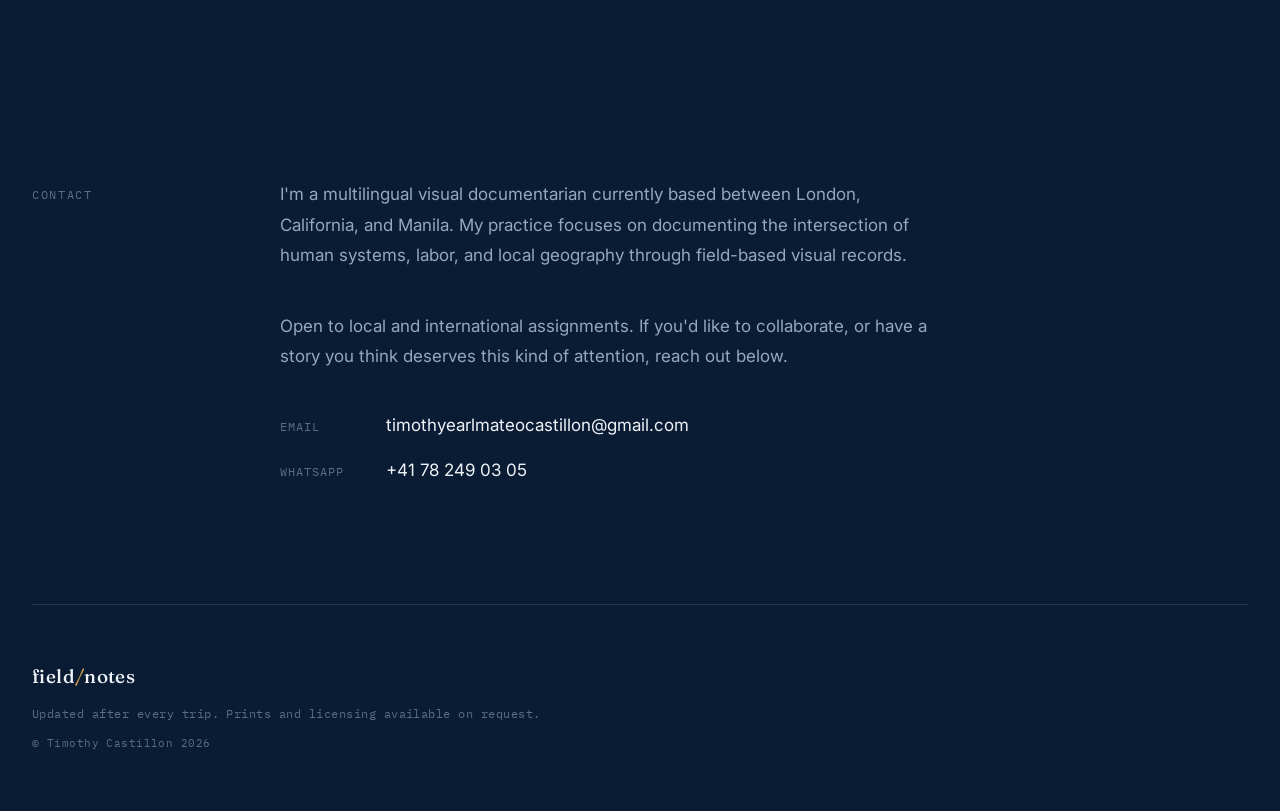
==== commit 5eecdb6f: "Update index.html" ====
--- a/index.html
+++ b/index.html
@@ -73,7 +73,7 @@
     <div class="contact-grid">
       <div class="eyebrow">Contact</div>
       <div>
-        <p class="contact-bio">I'm a multilingual visual documentarian currently based between Geneva, California, and Manila. My practice focuses on documenting the intersection of human systems, labor, and local geography through field-based visual records.</p>
+        <p class="contact-bio">I'm a multilingual visual documentarian currently based between London, California, and Manila. My practice focuses on documenting the intersection of human systems, labor, and local geography through field-based visual records.</p>
         <p class="contact-bio">Open to local and international assignments. If you'd like to collaborate, or have a story you think deserves this kind of attention, reach out below.</p>
         <div class="contact-methods">
           <div class="contact-method">
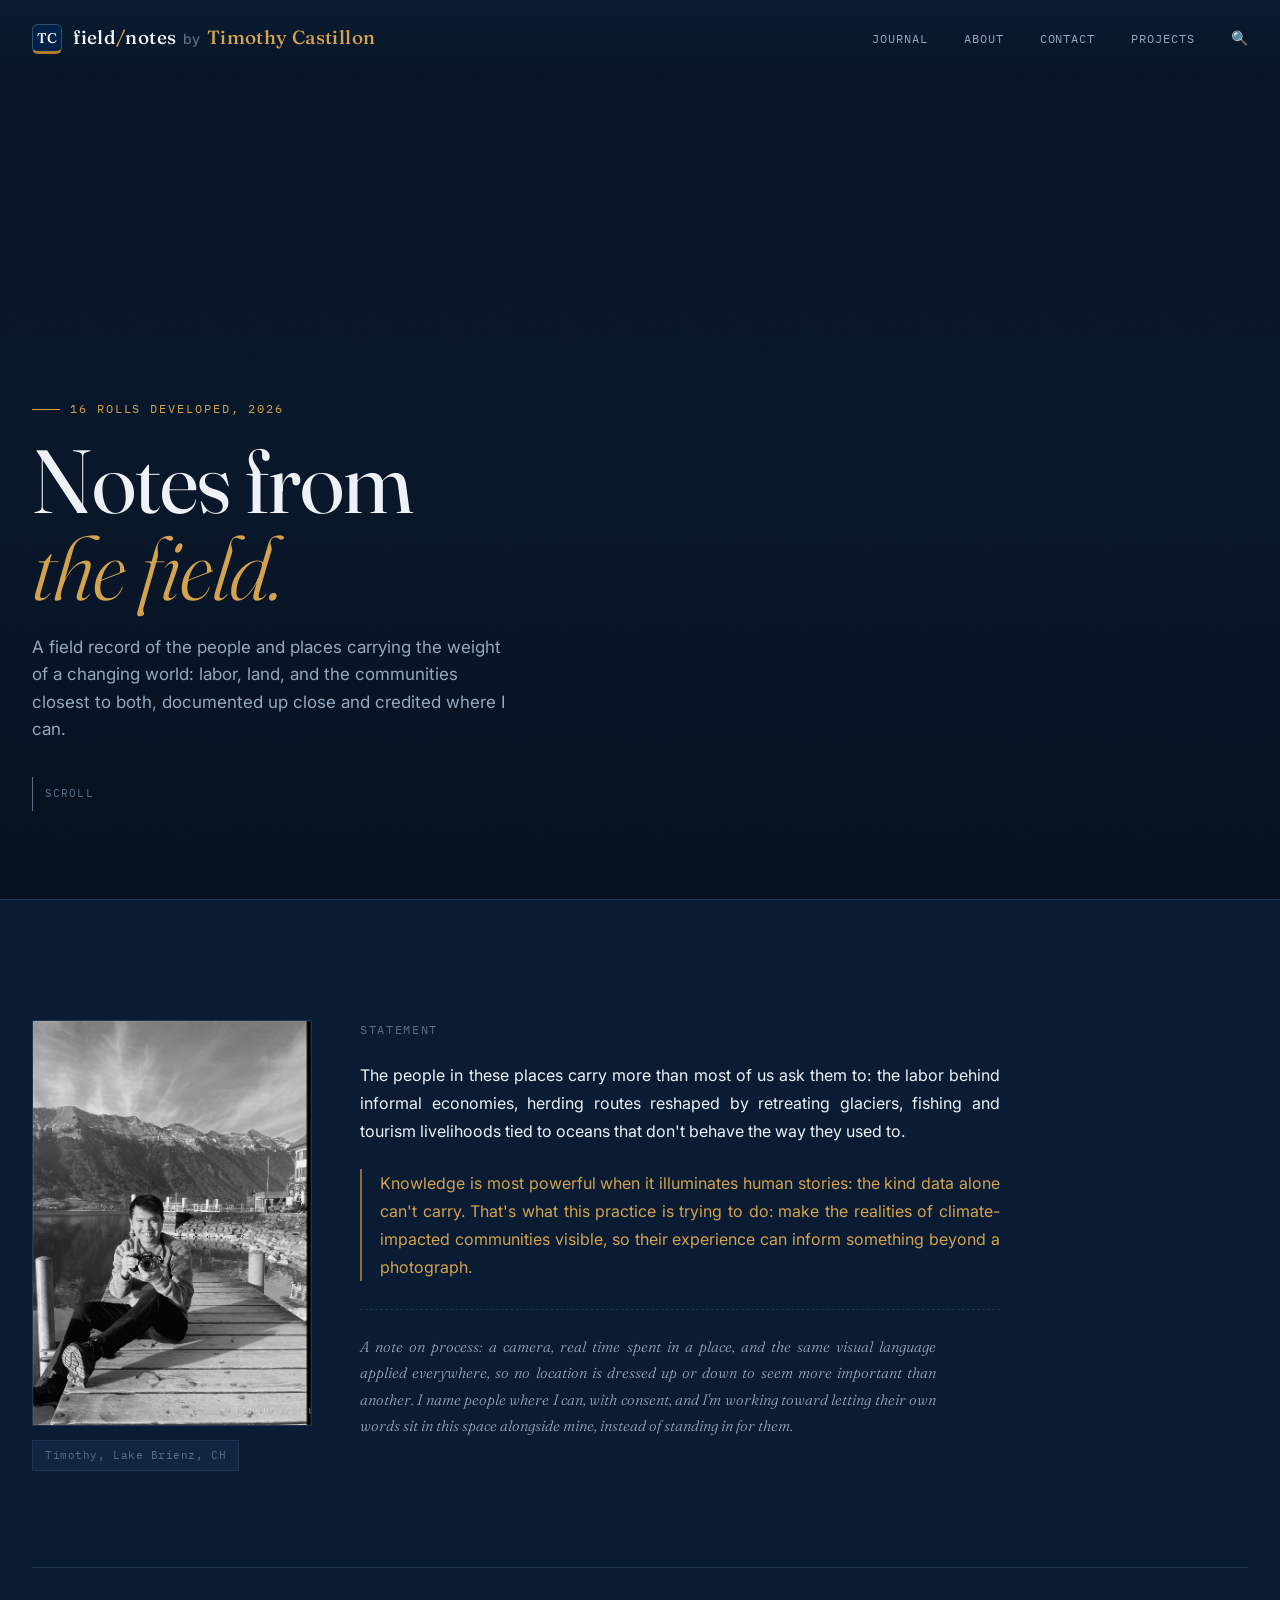
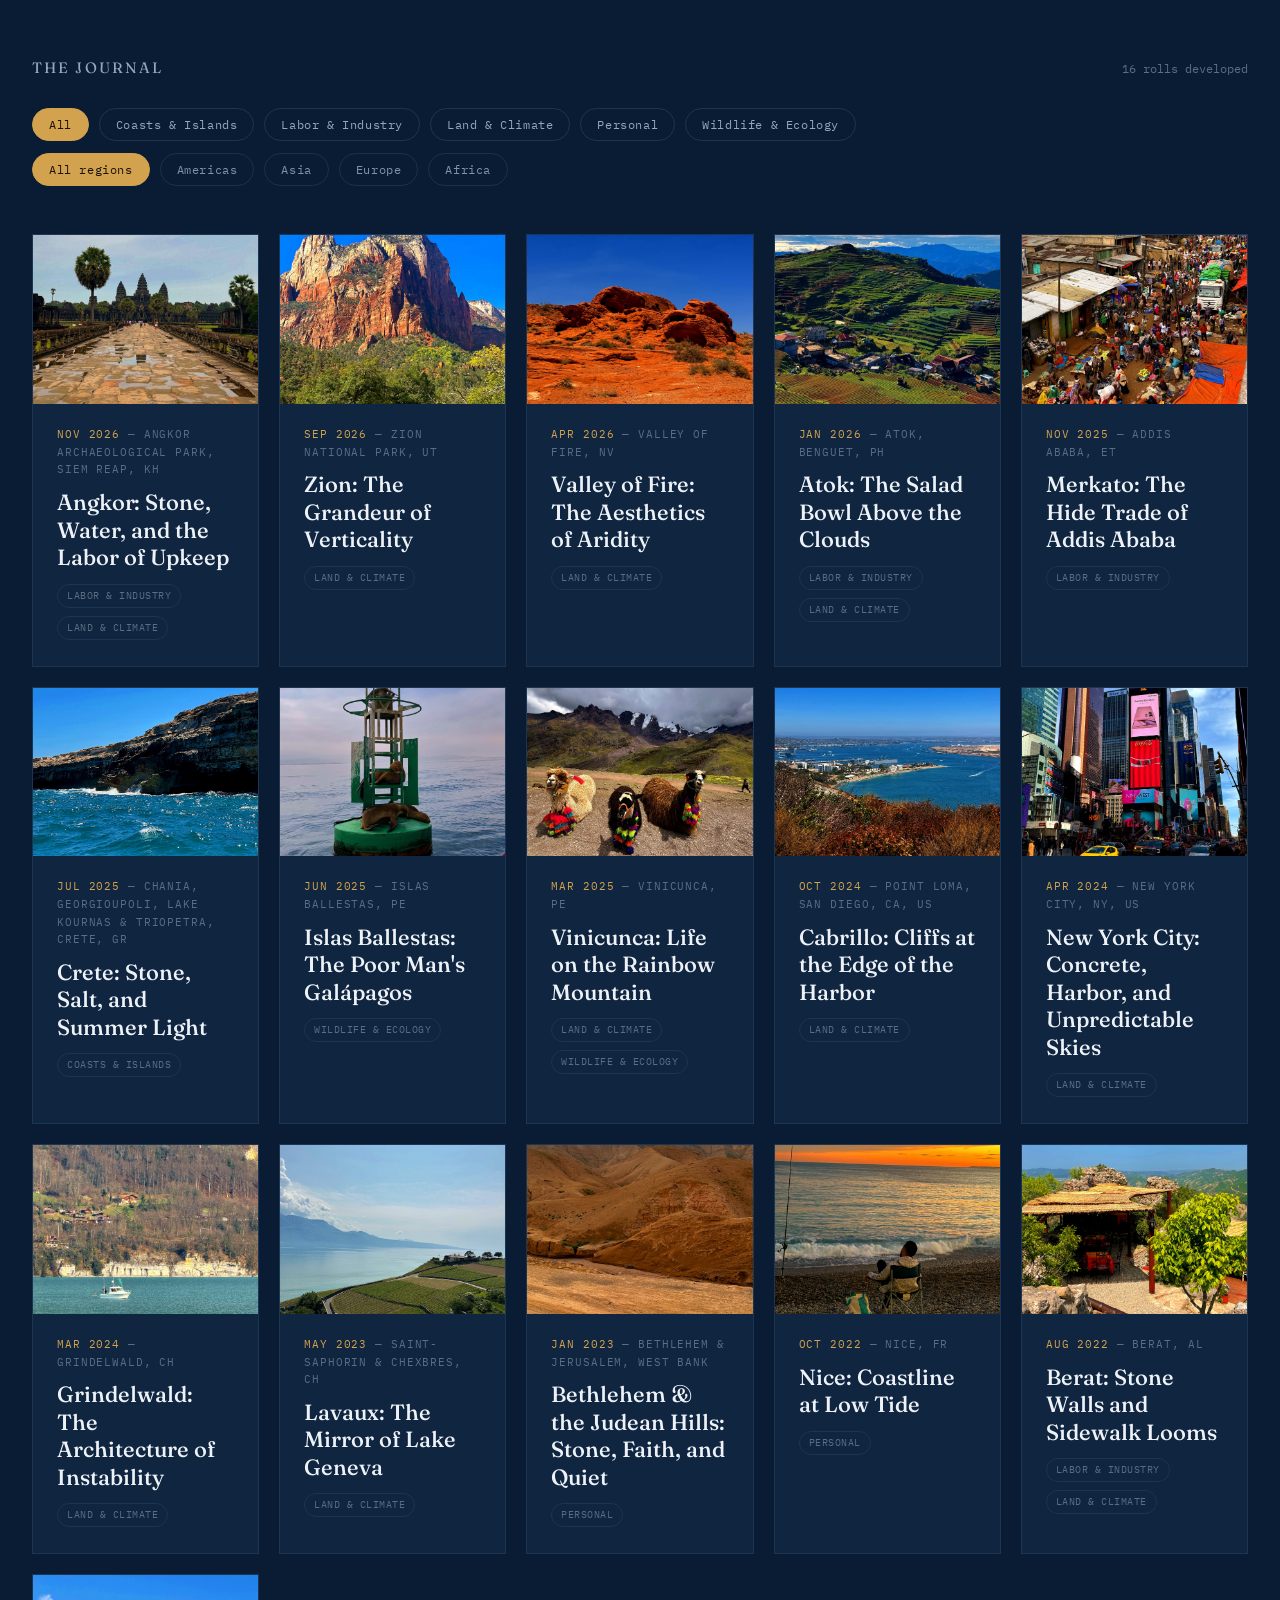
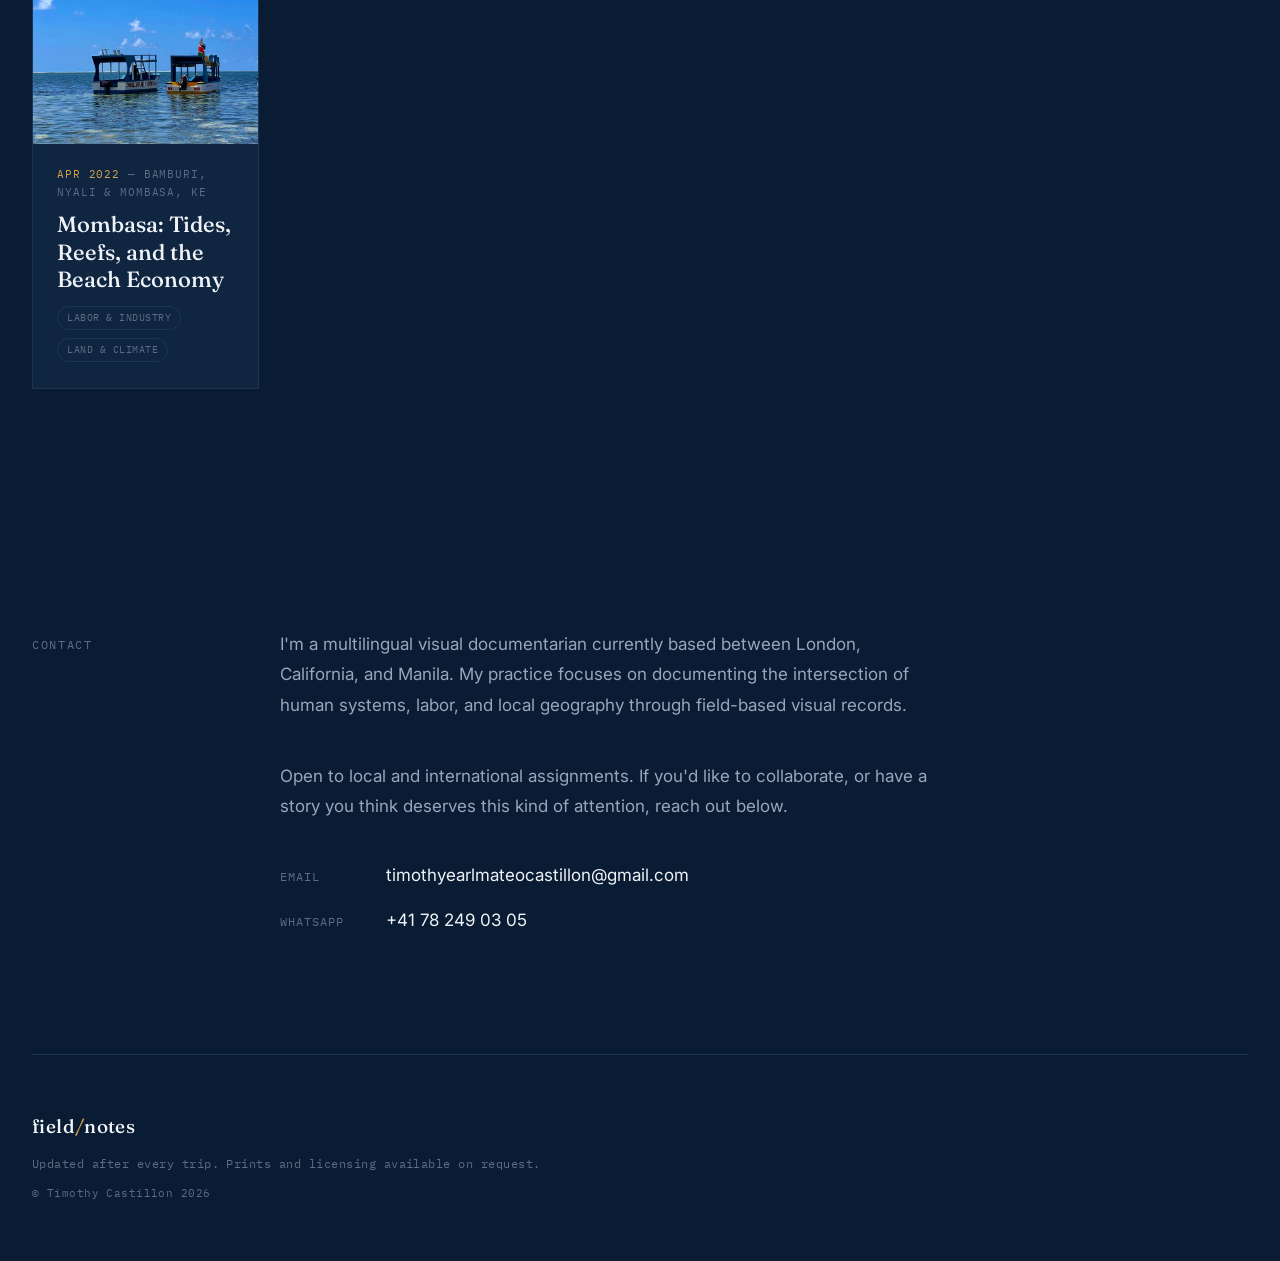
==== commit 2f9d940f: "Add files via upload" ====
--- a/index.html
+++ b/index.html
@@ -7,6 +7,15 @@
 <link rel="preconnect" href="https://fonts.googleapis.com">
 <link href="https://fonts.googleapis.com/css2?family=Fraunces:opsz,wght@9..144,300;9..144,400;9..144,500;9..144,600&family=Inter:wght@400;500;600&family=IBM+Plex+Mono:wght@400;500&display=swap" rel="stylesheet">
 <link rel="stylesheet" href="style.css">
+<meta name="theme-color" content="#002147">
+<link rel="icon" href="data:image/svg+xml,%3Csvg xmlns='http://www.w3.org/2000/svg' viewBox='0 0 64 64'%3E%3Crect width='64' height='64' rx='12' fill='%23002147'/%3E%3Crect y='54' width='64' height='6' fill='%23ab7d2c'/%3E%3Ctext x='32' y='42' font-family='Georgia,serif' font-size='30' fill='white' text-anchor='middle'%3ETC%3C/text%3E%3C/svg%3E">
+<style>
+  /* TC monogram: same mark as the CV site */
+  .mono-tc { display: inline-grid; place-items: center; width: 30px; height: 30px; margin-right: 0.7rem; vertical-align: middle;
+    background: #002147; color: #fff; border: 1px solid rgba(255,255,255,0.2); border-bottom: 3px solid #ab7d2c; border-radius: 6px;
+    font-family: 'Fraunces', Georgia, serif; font-size: 14px; font-weight: 500; letter-spacing: 0.02em; line-height: 1; }
+</style>
+
 </head>
 <body>
 
@@ -15,7 +24,7 @@
 <header>
   <div class="wrap">
     <nav>
-      <div class="wordmark">field<span class="accent">/</span>notes <span class="by">by</span> <span class="accent">Timothy Castillon</span></div>
+      <div class="wordmark"><span class="mono-tc" aria-hidden="true">TC</span>field<span class="accent">/</span>notes <span class="by">by</span> <span class="accent">Timothy Castillon</span></div>
       <div class="navlinks">
         <a href="#journal">Journal</a>
         <a href="#about">About</a>
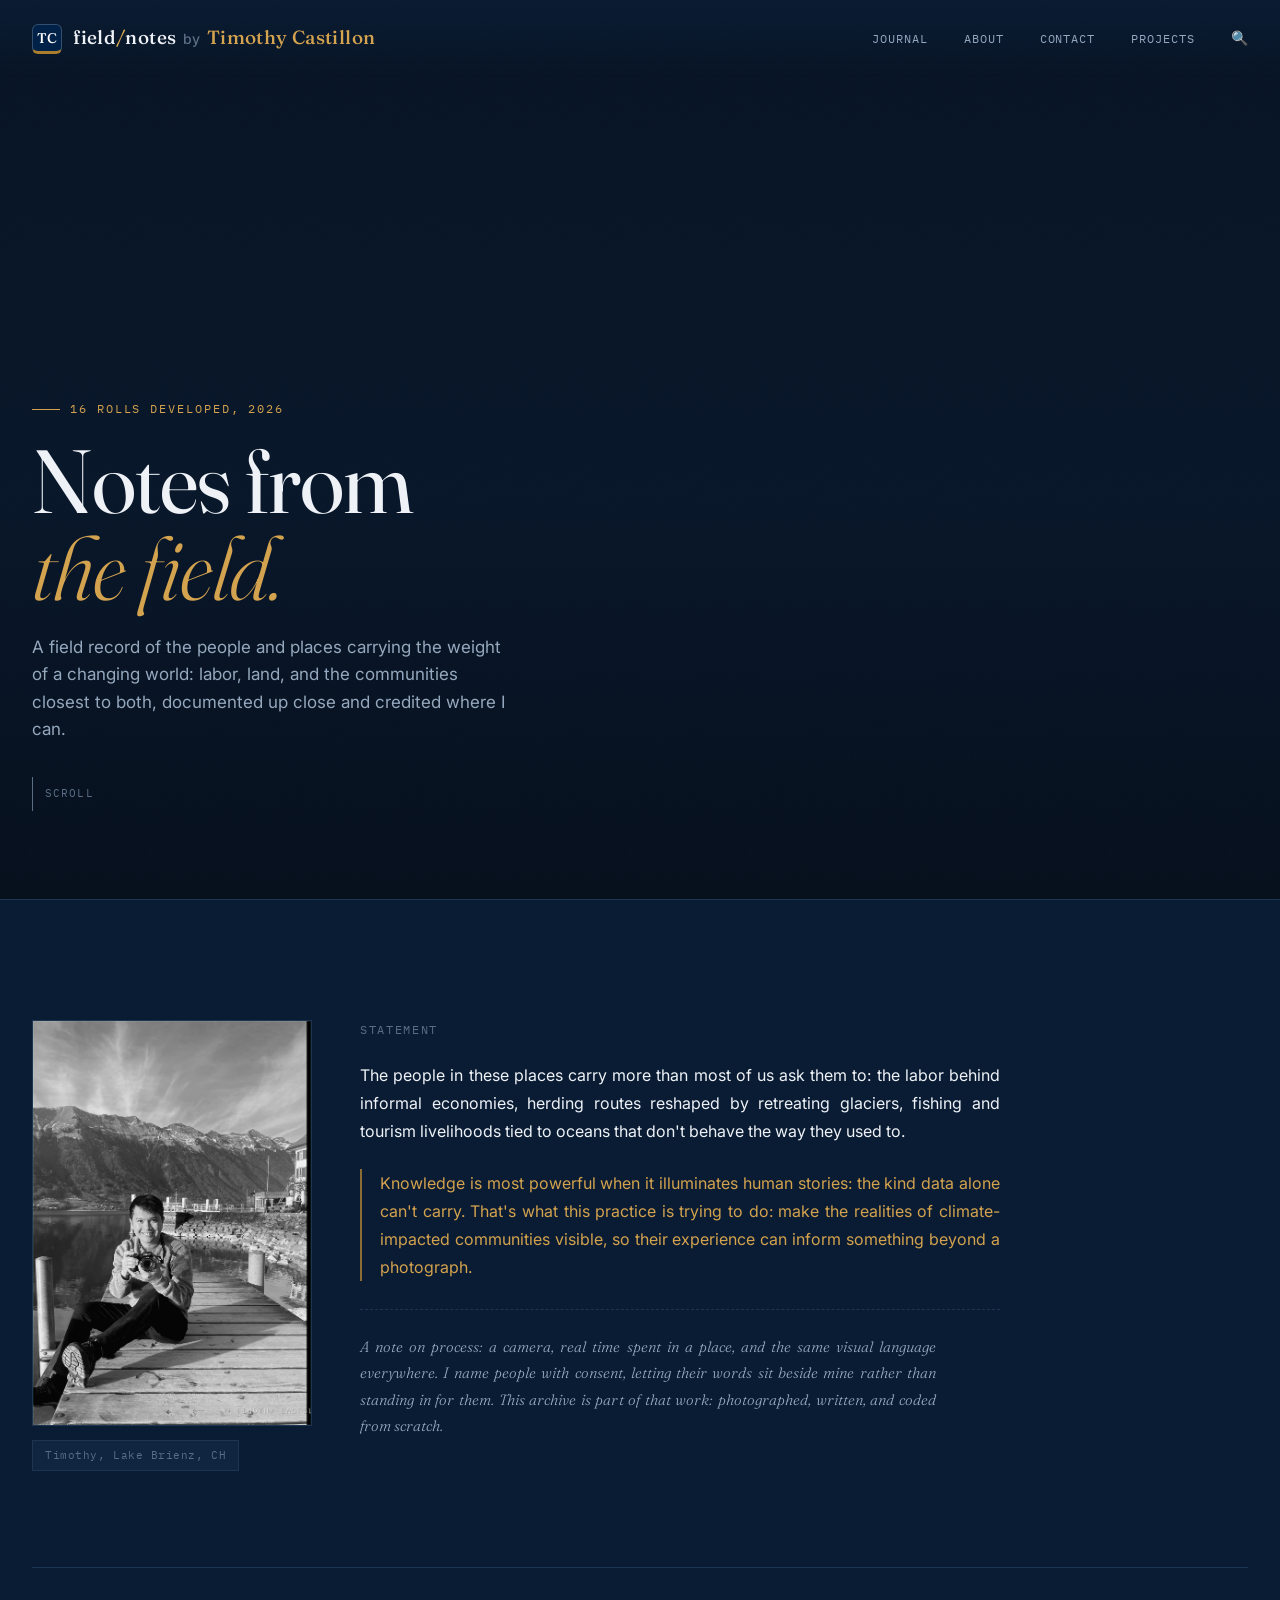
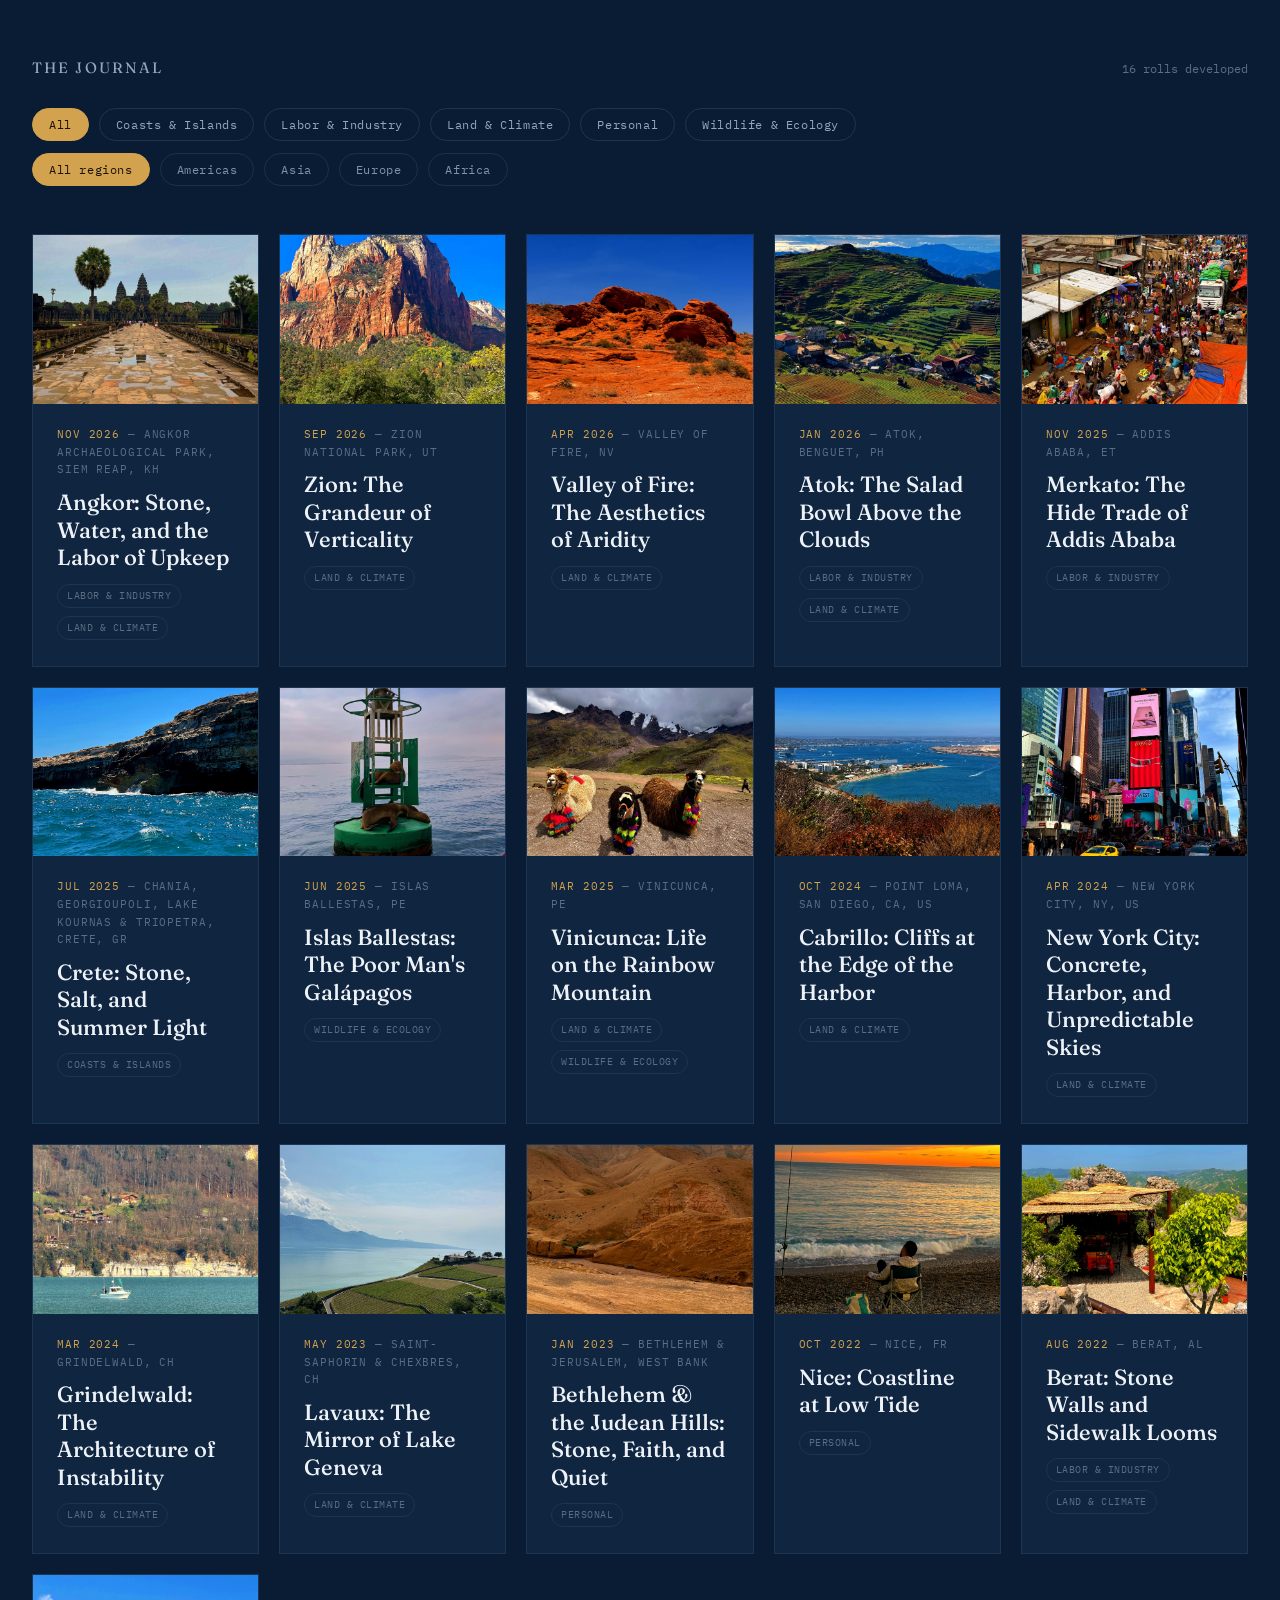
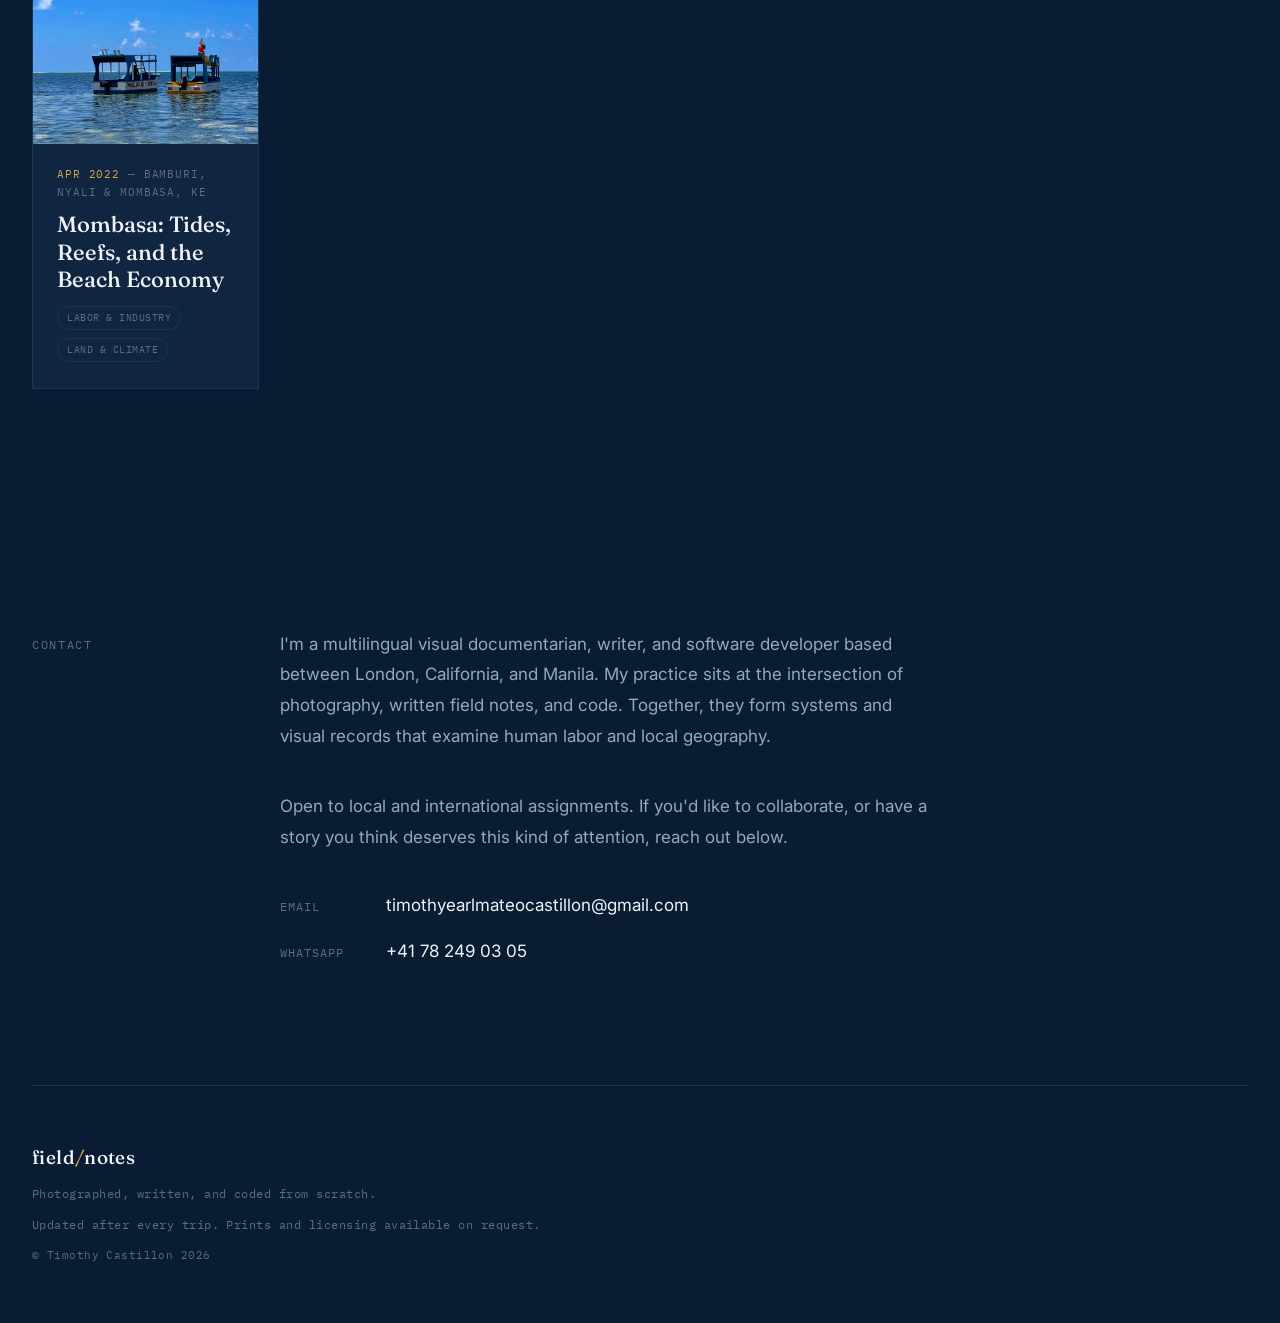
==== commit 502b17fb: "Update index.html" ====
--- a/index.html
+++ b/index.html
@@ -64,7 +64,7 @@
         <p class="statement-intro">The people in these places carry more than most of us ask them to: the labor behind informal economies, herding routes reshaped by retreating glaciers, fishing and tourism livelihoods tied to oceans that don't behave the way they used to.</p>
         <blockquote class="statement-quote">Knowledge is most powerful when it illuminates human stories: the kind data alone can't carry. That's what this practice is trying to do: make the realities of climate-impacted communities visible, so their experience can inform something beyond a photograph.</blockquote>
         <hr class="statement-divider">
-        <p class="statement-note">A note on process: a camera, real time spent in a place, and the same visual language applied everywhere, so no location is dressed up or down to seem more important than another. I name people where I can, with consent, and I'm working toward letting their own words sit in this space alongside mine, instead of standing in for them.</p>
+        <p class="statement-note">A note on process: a camera, real time spent in a place, and the same visual language everywhere. I name people with consent, letting their words sit beside mine rather than standing in for them. This archive is part of that work: photographed, written, and coded from scratch.</p>
       </div>
     </div>
   </section>
@@ -82,7 +82,7 @@
     <div class="contact-grid">
       <div class="eyebrow">Contact</div>
       <div>
-        <p class="contact-bio">I'm a multilingual visual documentarian currently based between London, California, and Manila. My practice focuses on documenting the intersection of human systems, labor, and local geography through field-based visual records.</p>
+        <p class="contact-bio">I'm a multilingual visual documentarian, writer, and software developer based between London, California, and Manila. My practice sits at the intersection of photography, written field notes, and code. Together, they form systems and visual records that examine human labor and local geography.</p>
         <p class="contact-bio">Open to local and international assignments. If you'd like to collaborate, or have a story you think deserves this kind of attention, reach out below.</p>
         <div class="contact-methods">
           <div class="contact-method">
@@ -103,9 +103,10 @@
 <footer>
   <div class="wrap footer-grid">
     <div>
-      <div class="wordmark">field<span class="accent">/</span>notes</div>
-      <p class="footer-note">Updated after every trip. Prints and licensing available on request.</p>
-      <p class="footer-copyright">© Timothy Castillon 2026</p>
+<div class="wordmark">field<span class="accent">/</span>notes</div>
+<p class="footer-note">Photographed, written, and coded from scratch.</p>
+<p class="footer-note">Updated after every trip. Prints and licensing available on request.</p>
+<p class="footer-copyright">© Timothy Castillon 2026</p>
     </div>
   </div>
 </footer>
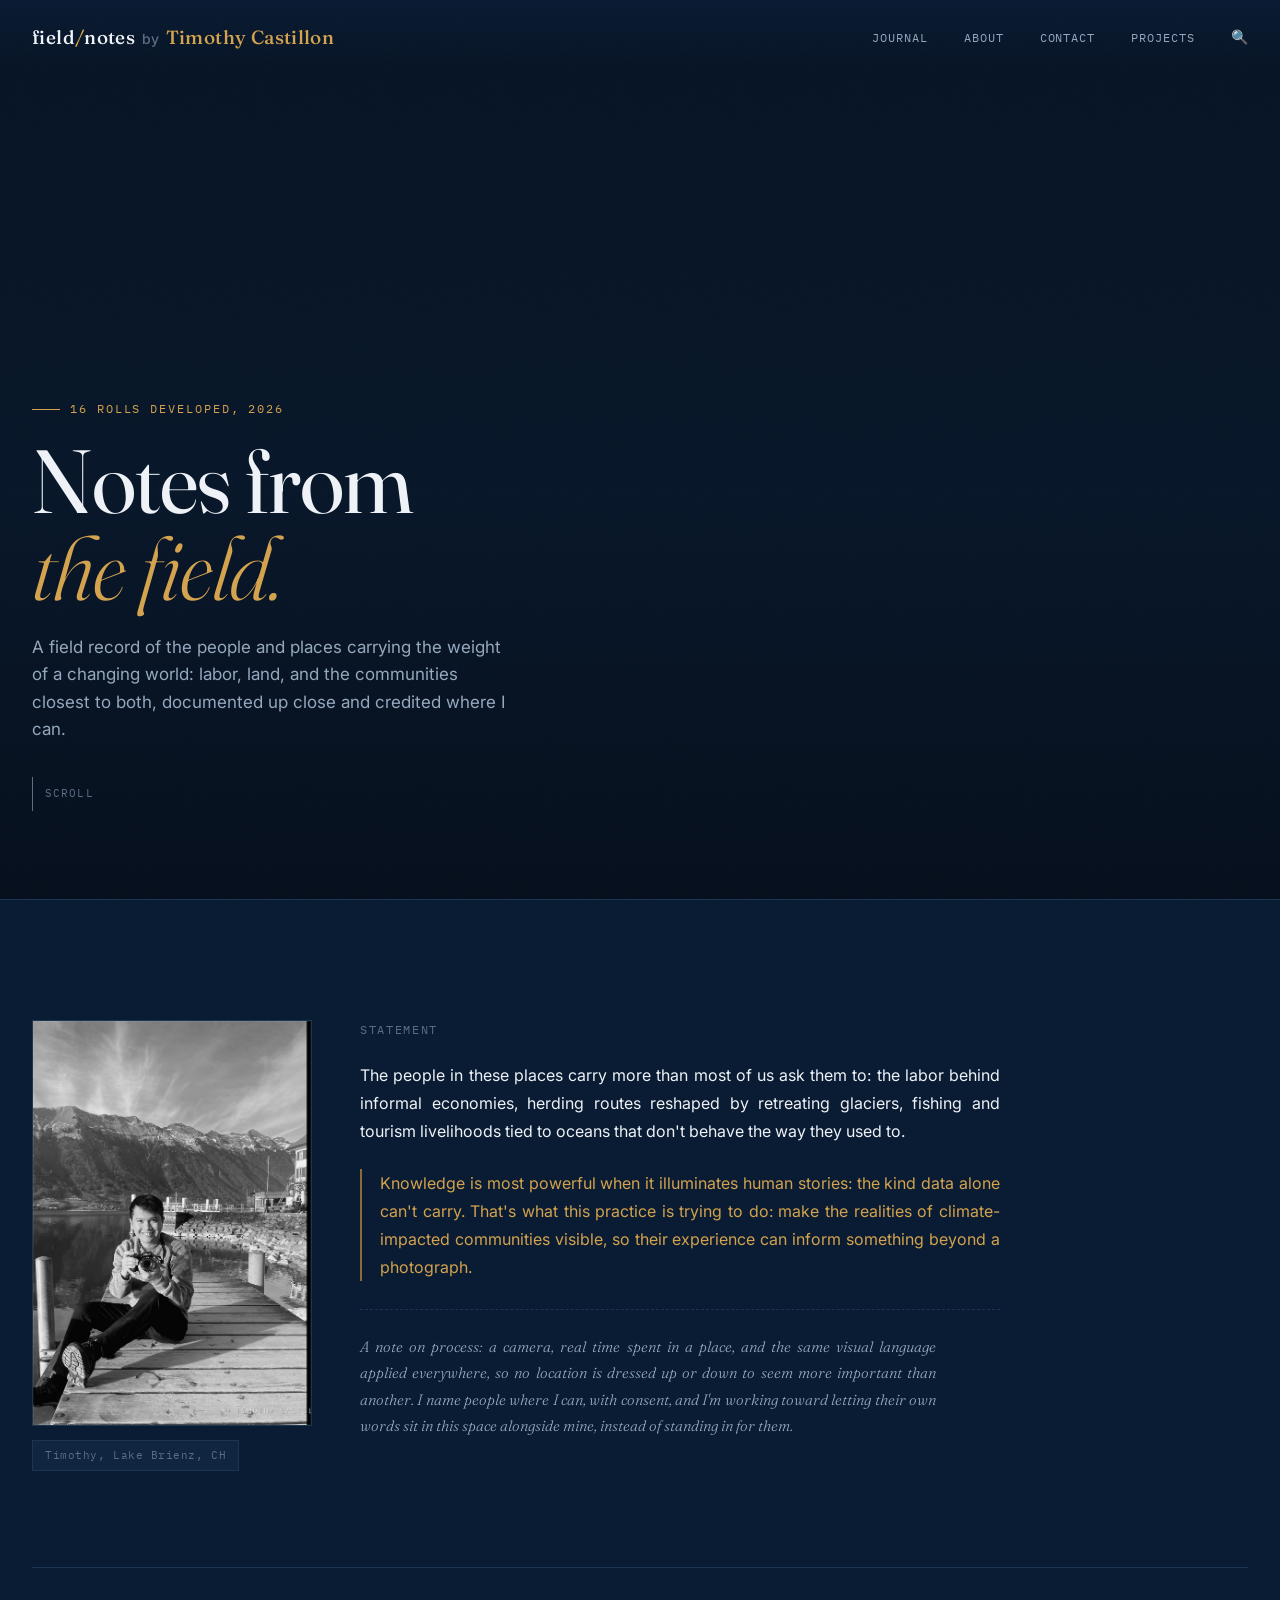
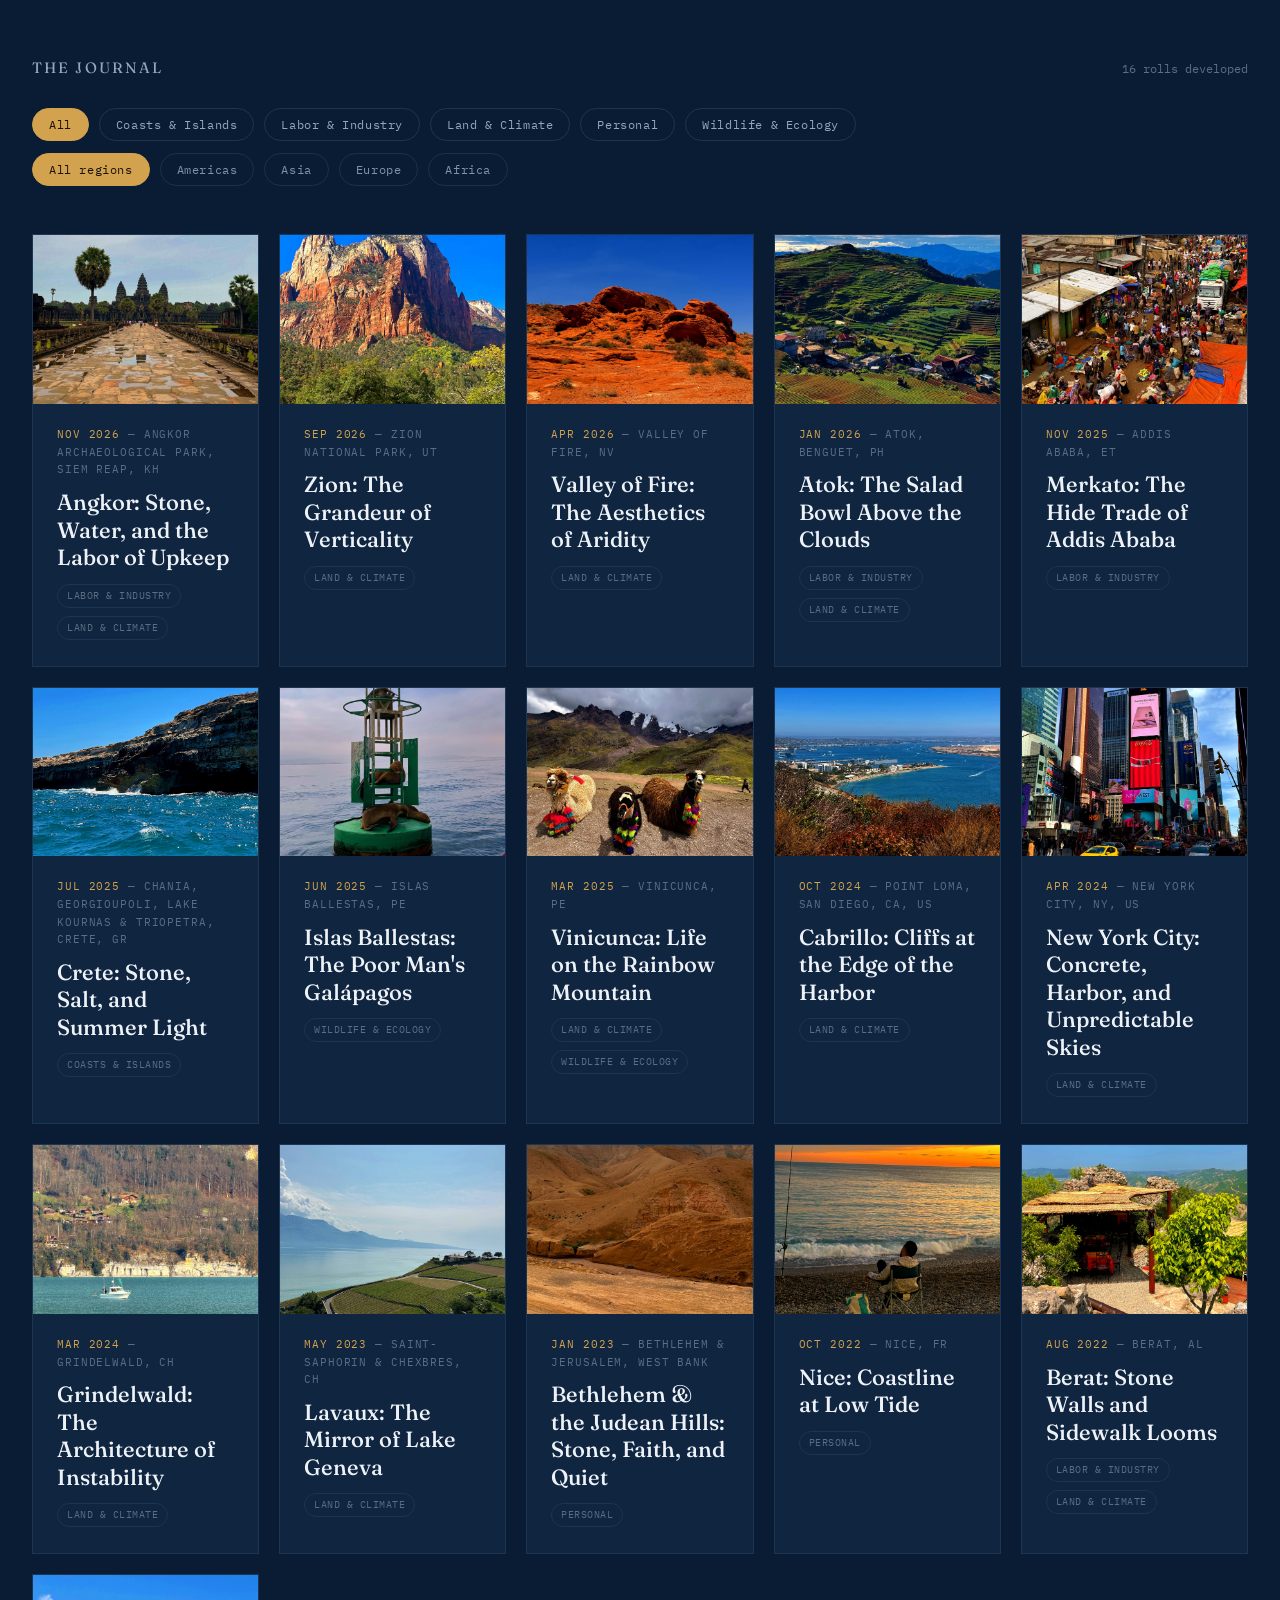
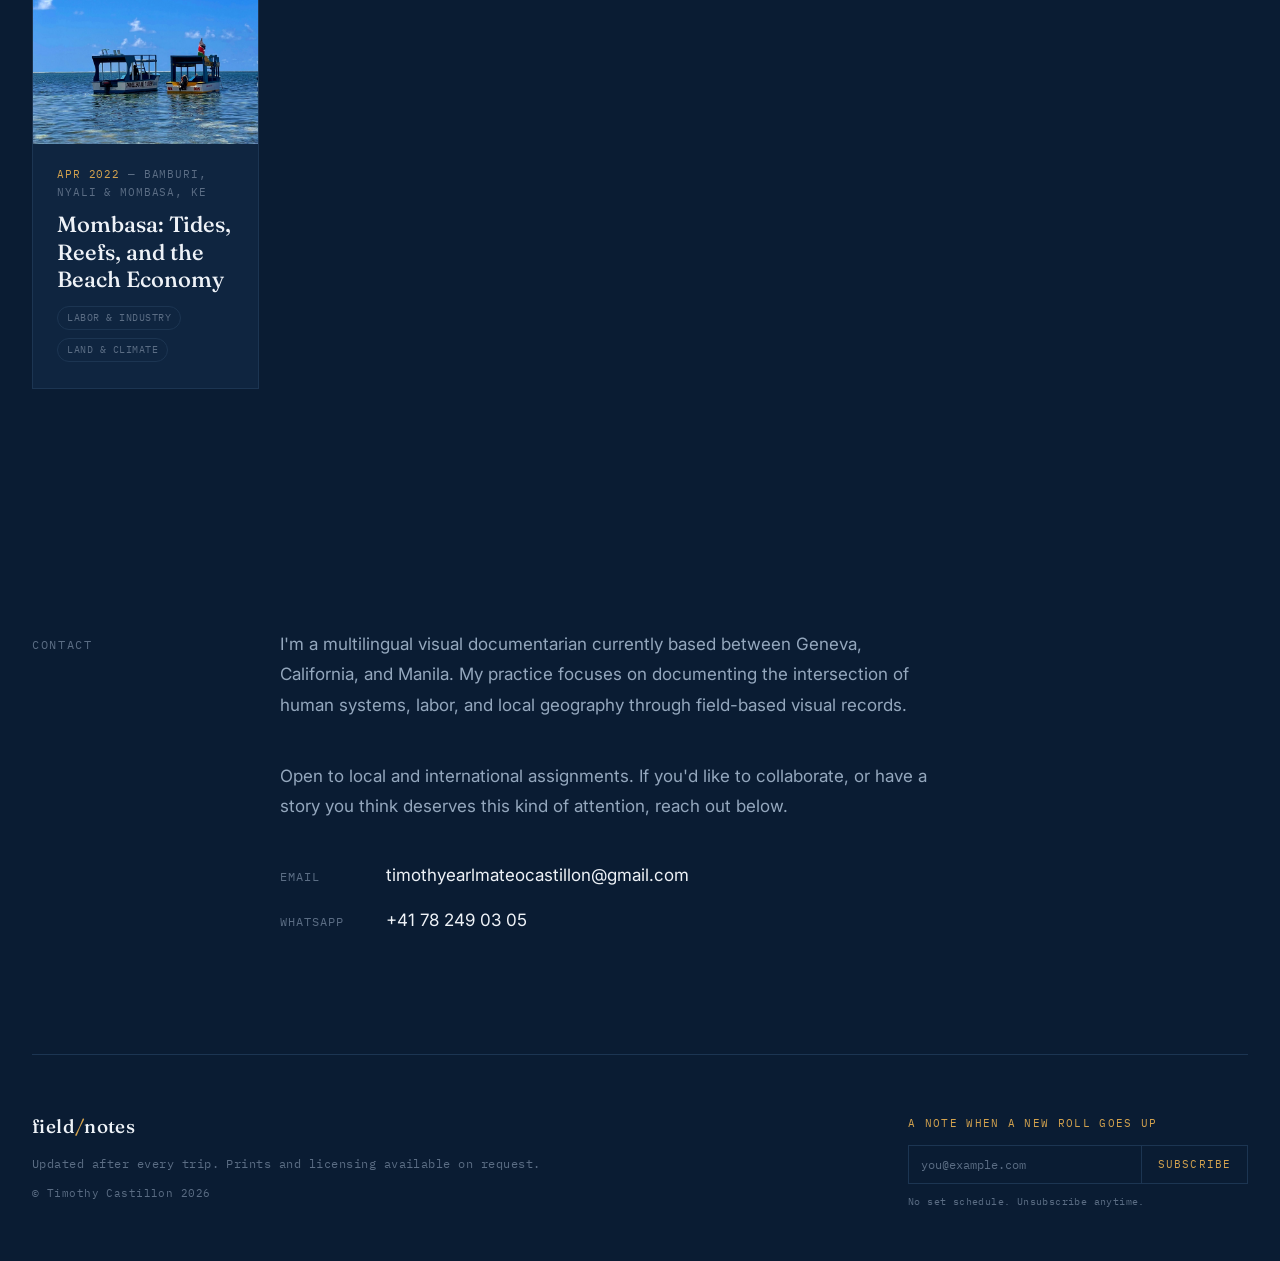
==== commit 634a850d: "Add files via upload" ====
--- a/index.html
+++ b/index.html
@@ -7,15 +7,7 @@
 <link rel="preconnect" href="https://fonts.googleapis.com">
 <link href="https://fonts.googleapis.com/css2?family=Fraunces:opsz,wght@9..144,300;9..144,400;9..144,500;9..144,600&family=Inter:wght@400;500;600&family=IBM+Plex+Mono:wght@400;500&display=swap" rel="stylesheet">
 <link rel="stylesheet" href="style.css">
-<meta name="theme-color" content="#002147">
-<link rel="icon" href="data:image/svg+xml,%3Csvg xmlns='http://www.w3.org/2000/svg' viewBox='0 0 64 64'%3E%3Crect width='64' height='64' rx='12' fill='%23002147'/%3E%3Crect y='54' width='64' height='6' fill='%23ab7d2c'/%3E%3Ctext x='32' y='42' font-family='Georgia,serif' font-size='30' fill='white' text-anchor='middle'%3ETC%3C/text%3E%3C/svg%3E">
-<style>
-  /* TC monogram: same mark as the CV site */
-  .mono-tc { display: inline-grid; place-items: center; width: 30px; height: 30px; margin-right: 0.7rem; vertical-align: middle;
-    background: #002147; color: #fff; border: 1px solid rgba(255,255,255,0.2); border-bottom: 3px solid #ab7d2c; border-radius: 6px;
-    font-family: 'Fraunces', Georgia, serif; font-size: 14px; font-weight: 500; letter-spacing: 0.02em; line-height: 1; }
-</style>
-
+<link rel="alternate" type="application/rss+xml" title="field/notes" href="https://tmcastillon01.github.io/PhotoPortfolio/feed.xml">
 </head>
 <body>
 
@@ -24,7 +16,7 @@
 <header>
   <div class="wrap">
     <nav>
-      <div class="wordmark"><span class="mono-tc" aria-hidden="true">TC</span>field<span class="accent">/</span>notes <span class="by">by</span> <span class="accent">Timothy Castillon</span></div>
+      <div class="wordmark">field<span class="accent">/</span>notes <span class="by">by</span> <span class="accent">Timothy Castillon</span></div>
       <div class="navlinks">
         <a href="#journal">Journal</a>
         <a href="#about">About</a>
@@ -64,7 +56,7 @@
         <p class="statement-intro">The people in these places carry more than most of us ask them to: the labor behind informal economies, herding routes reshaped by retreating glaciers, fishing and tourism livelihoods tied to oceans that don't behave the way they used to.</p>
         <blockquote class="statement-quote">Knowledge is most powerful when it illuminates human stories: the kind data alone can't carry. That's what this practice is trying to do: make the realities of climate-impacted communities visible, so their experience can inform something beyond a photograph.</blockquote>
         <hr class="statement-divider">
-        <p class="statement-note">A note on process: a camera, real time spent in a place, and the same visual language everywhere. I name people with consent, letting their words sit beside mine rather than standing in for them. This archive is part of that work: photographed, written, and coded from scratch.</p>
+        <p class="statement-note">A note on process: a camera, real time spent in a place, and the same visual language applied everywhere, so no location is dressed up or down to seem more important than another. I name people where I can, with consent, and I'm working toward letting their own words sit in this space alongside mine, instead of standing in for them.</p>
       </div>
     </div>
   </section>
@@ -82,7 +74,7 @@
     <div class="contact-grid">
       <div class="eyebrow">Contact</div>
       <div>
-        <p class="contact-bio">I'm a multilingual visual documentarian, writer, and software developer based between London, California, and Manila. My practice sits at the intersection of photography, written field notes, and code. Together, they form systems and visual records that examine human labor and local geography.</p>
+        <p class="contact-bio">I'm a multilingual visual documentarian currently based between Geneva, California, and Manila. My practice focuses on documenting the intersection of human systems, labor, and local geography through field-based visual records.</p>
         <p class="contact-bio">Open to local and international assignments. If you'd like to collaborate, or have a story you think deserves this kind of attention, reach out below.</p>
         <div class="contact-methods">
           <div class="contact-method">
@@ -103,14 +95,15 @@
 <footer>
   <div class="wrap footer-grid">
     <div>
-<div class="wordmark">field<span class="accent">/</span>notes</div>
-<p class="footer-note">Photographed, written, and coded from scratch.</p>
-<p class="footer-note">Updated after every trip. Prints and licensing available on request.</p>
-<p class="footer-copyright">© Timothy Castillon 2026</p>
+      <div class="wordmark">field<span class="accent">/</span>notes</div>
+      <p class="footer-note">Updated after every trip. Prints and licensing available on request.</p>
+      <p class="footer-copyright">© Timothy Castillon 2026</p>
     </div>
+    <div class="subscribe" data-subscribe="footer"></div>
   </div>
 </footer>
 
+<script src="subscribe.js"></script>
 <script src="entries.js"></script>
 <script>
   // Parses "MAR 2025" style strings into a comparable value.
--- a/style.css
+++ b/style.css
@@ -173,6 +173,80 @@
   letter-spacing:0.02em; text-align:left;
 }
 
+/* -------- coordinates link + map modal -------- */
+.coords-link{
+  display:block; background:none; border:none; padding:0; margin:0; cursor:pointer;
+  font:inherit; letter-spacing:inherit; line-height:inherit; text-align:left;
+  color:var(--gold); text-decoration:underline; text-decoration-style:dotted;
+  text-decoration-color:var(--gold-dim); text-underline-offset:4px;
+}
+.coords-link:hover{ color:var(--ink); text-decoration-color:var(--ink); }
+.coords-link:focus-visible{ outline:2px solid var(--gold); outline-offset:3px; }
+
+body.map-open{ overflow:hidden; }
+.map-modal{
+  position:fixed; inset:0; z-index:110; display:none;
+  align-items:center; justify-content:center; padding:5vh 5vw;
+  background:rgba(4,10,19,0.82);
+  -webkit-backdrop-filter:blur(6px); backdrop-filter:blur(6px);
+}
+.map-modal.open{ display:flex; }
+.map-panel{
+  width:100%; max-width:960px; border:1px solid var(--line);
+  background:var(--bg); display:flex; flex-direction:column;
+}
+.map-bar{
+  display:flex; align-items:center; justify-content:space-between; gap:16px;
+  padding:12px 16px; background:var(--bg-alt); border-bottom:1px solid var(--line);
+  font-family:'IBM Plex Mono', monospace; font-size:12px; letter-spacing:0.08em; text-transform:uppercase;
+}
+.map-bar-title{ color:var(--ink-dim); min-width:0; overflow:hidden; text-overflow:ellipsis; white-space:nowrap; }
+.map-close{
+  background:none; border:none; padding:4px 0 4px 8px; cursor:pointer; flex-shrink:0;
+  font:inherit; letter-spacing:inherit; text-transform:inherit; color:var(--ink-muted);
+}
+.map-close:hover{ color:var(--gold); }
+.map-close:focus-visible{ outline:2px solid var(--gold); outline-offset:2px; }
+.map-canvas{ height:min(66vh, 560px); background:var(--bg); }
+.map-fallback{
+  height:100%; display:flex; align-items:center; justify-content:center; padding:24px; text-align:center;
+  font-family:'IBM Plex Mono', monospace; font-size:13px; color:var(--ink-muted);
+}
+
+/* Leaflet theming. --map-tint pulls CARTO's neutral grey toward the navy
+   palette; tweak or set to "none" for the stock Dark Matter look. */
+.map-canvas{ --map-tint:sepia(1) hue-rotate(182deg) saturate(1.5) brightness(1.05); }
+.map-canvas .leaflet-tile-pane{ filter:var(--map-tint); }
+.leaflet-container{ font-family:'IBM Plex Mono', monospace; background:var(--bg); }
+.leaflet-control-attribution{
+  background:rgba(10,28,51,0.85) !important; color:var(--ink-dim) !important;
+  font-family:'IBM Plex Mono', monospace; font-size:10px;
+}
+.leaflet-control-attribution a{ color:var(--ink-muted) !important; }
+.leaflet-bar a, .leaflet-bar a:hover{
+  background:var(--bg-alt); color:var(--ink-muted); border-bottom:1px solid var(--line);
+}
+.leaflet-bar a:hover{ color:var(--gold); }
+.leaflet-bar{ border:1px solid var(--line) !important; box-shadow:none !important; }
+.leaflet-popup-content-wrapper, .leaflet-popup-tip{
+  background:var(--bg-alt); color:var(--ink); border:1px solid var(--line); box-shadow:none;
+}
+.leaflet-popup-content-wrapper{ border-radius:2px; }
+.leaflet-popup-content{ margin:10px 14px; }
+.map-pop-loc{ font-family:'IBM Plex Mono', monospace; font-size:12px; letter-spacing:0.05em; color:var(--ink); }
+.map-pop-co{ font-family:'IBM Plex Mono', monospace; font-size:11px; letter-spacing:0.05em; color:var(--gold); margin-top:4px; }
+.map-marker span{
+  display:block; width:22px; height:22px; border-radius:50%;
+  background:var(--gold); border:2px solid var(--bg);
+  box-shadow:0 0 0 6px rgba(211,162,78,0.25), 0 0 18px 4px rgba(211,162,78,0.55);
+}
+@media (max-width:820px){
+  .map-modal{ padding:0; }
+  .map-panel{ max-width:none; height:100%; border:none; }
+  .map-canvas{ height:auto; flex:1; }
+  .map-close{ padding:12px 0 12px 16px; }
+}
+
 /* -------- search -------- */
 .search-wrap{ position:relative; display:flex; align-items:center; }
 .search-input{
@@ -345,3 +419,57 @@
   .hero-bg img{ animation:none !important; opacity:1 !important; }
   .scroll-cue .bar::after{ animation:none; }
 }
+
+/* -------- cinema lightbox: arrows, counter, fade -------- */
+body.lb-open{ overflow:hidden; }
+button.lightbox-close{ background:none; border:none; padding:0; z-index:2; }
+.lightbox-close:focus-visible, .lightbox-nav:focus-visible{ outline:2px solid var(--gold); outline-offset:4px; }
+.lightbox-count{
+  position:absolute; top:24px; left:32px; z-index:2;
+  font-family:'IBM Plex Mono', monospace; font-size:12px; letter-spacing:0.1em; color:var(--ink-dim);
+}
+.lightbox-nav{
+  position:absolute; top:50%; transform:translateY(-50%); z-index:2;
+  width:56px; height:56px; background:none; border:none; cursor:pointer;
+  font-family:'IBM Plex Mono', monospace; font-size:26px; color:var(--ink-muted);
+  transition:color .2s ease;
+}
+.lightbox-nav:hover{ color:var(--gold); }
+.lightbox-prev{ left:20px; }
+.lightbox-next{ right:20px; }
+.lightbox-frame img, .lightbox-frame .lightbox-caption{ transition:opacity .14s ease; }
+.lightbox-frame.fading img, .lightbox-frame.fading .lightbox-caption{ opacity:0; }
+@media (max-width:820px){
+  .lightbox{ padding:8vh 3vw; }
+  .lightbox-nav{ width:44px; height:44px; font-size:22px; top:auto; bottom:18px; transform:none; }
+  .lightbox-prev{ left:16px; }
+  .lightbox-next{ right:16px; }
+  .lightbox-count{ left:20px; top:20px; }
+  button.lightbox-close{ right:20px; top:20px; }
+}
+@media (prefers-reduced-motion: reduce){
+  .lightbox-frame img, .lightbox-frame .lightbox-caption{ transition:none; }
+}
+
+/* -------- newsletter sign-up (Buttondown) -------- */
+.subscribe{ width:100%; max-width:340px; }
+.subscribe-label{
+  display:block; margin-bottom:12px;
+  font-family:'IBM Plex Mono', monospace; font-size:11px; letter-spacing:0.12em;
+  text-transform:uppercase; color:var(--gold);
+}
+.subscribe-row{ display:flex; border:1px solid var(--line); transition:border-color .2s ease; }
+.subscribe-row:focus-within{ border-color:var(--gold); }
+.subscribe-row input[type="email"]{
+  flex:1; min-width:0; padding:11px 12px; background:transparent; border:none; color-scheme:dark;
+  font-family:'IBM Plex Mono', monospace; font-size:12px; color:var(--ink);
+}
+.subscribe-row input[type="email"]::placeholder{ color:var(--ink-dim); }
+.subscribe-row input[type="email"]:focus{ outline:none; }
+.subscribe-row button{
+  padding:0 16px; background:none; border:none; border-left:1px solid var(--line); cursor:pointer;
+  font-family:'IBM Plex Mono', monospace; font-size:11px; letter-spacing:0.1em; text-transform:uppercase;
+  color:var(--gold); transition:background .2s ease, color .2s ease;
+}
+.subscribe-row button:hover, .subscribe-row button:focus-visible{ background:var(--gold); color:#1a1304; outline:none; }
+.subscribe-fine{ margin:10px 0 0; font-family:'IBM Plex Mono', monospace; font-size:10px; letter-spacing:0.04em; color:var(--ink-dim); }
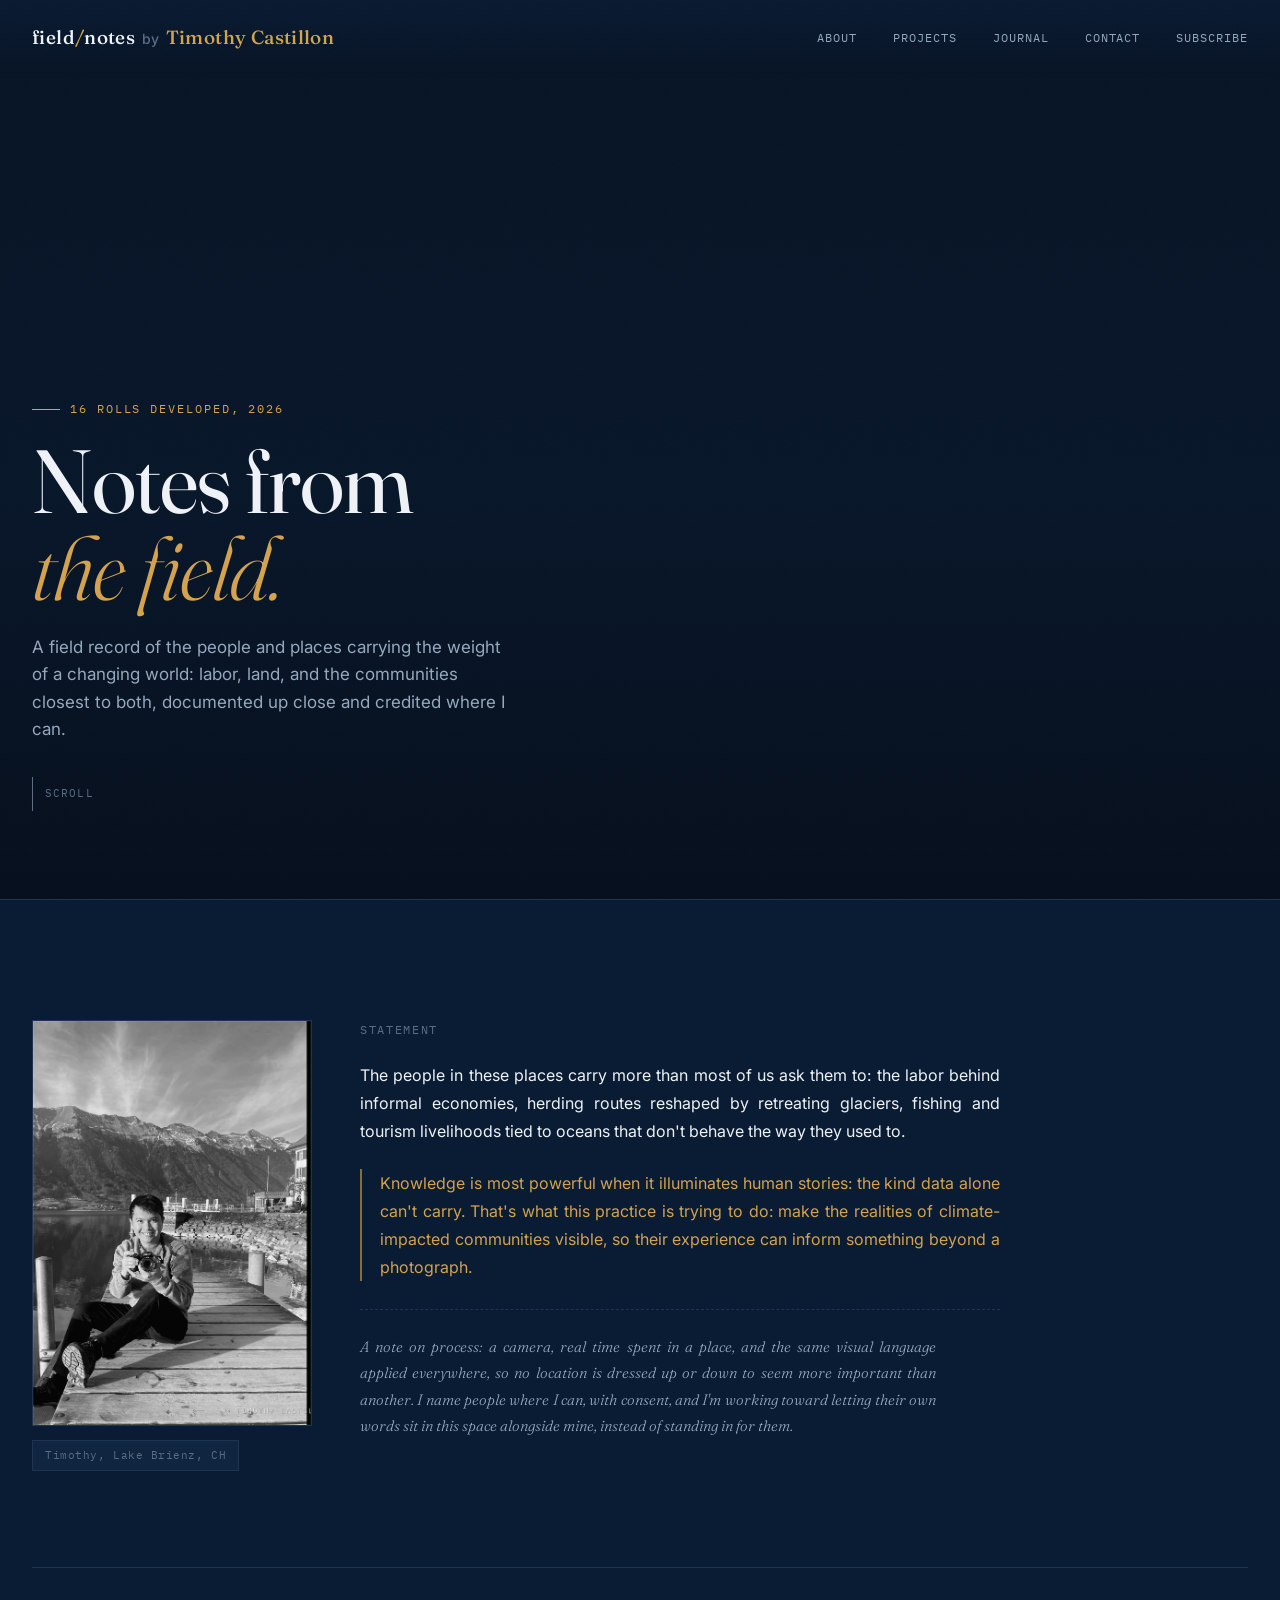
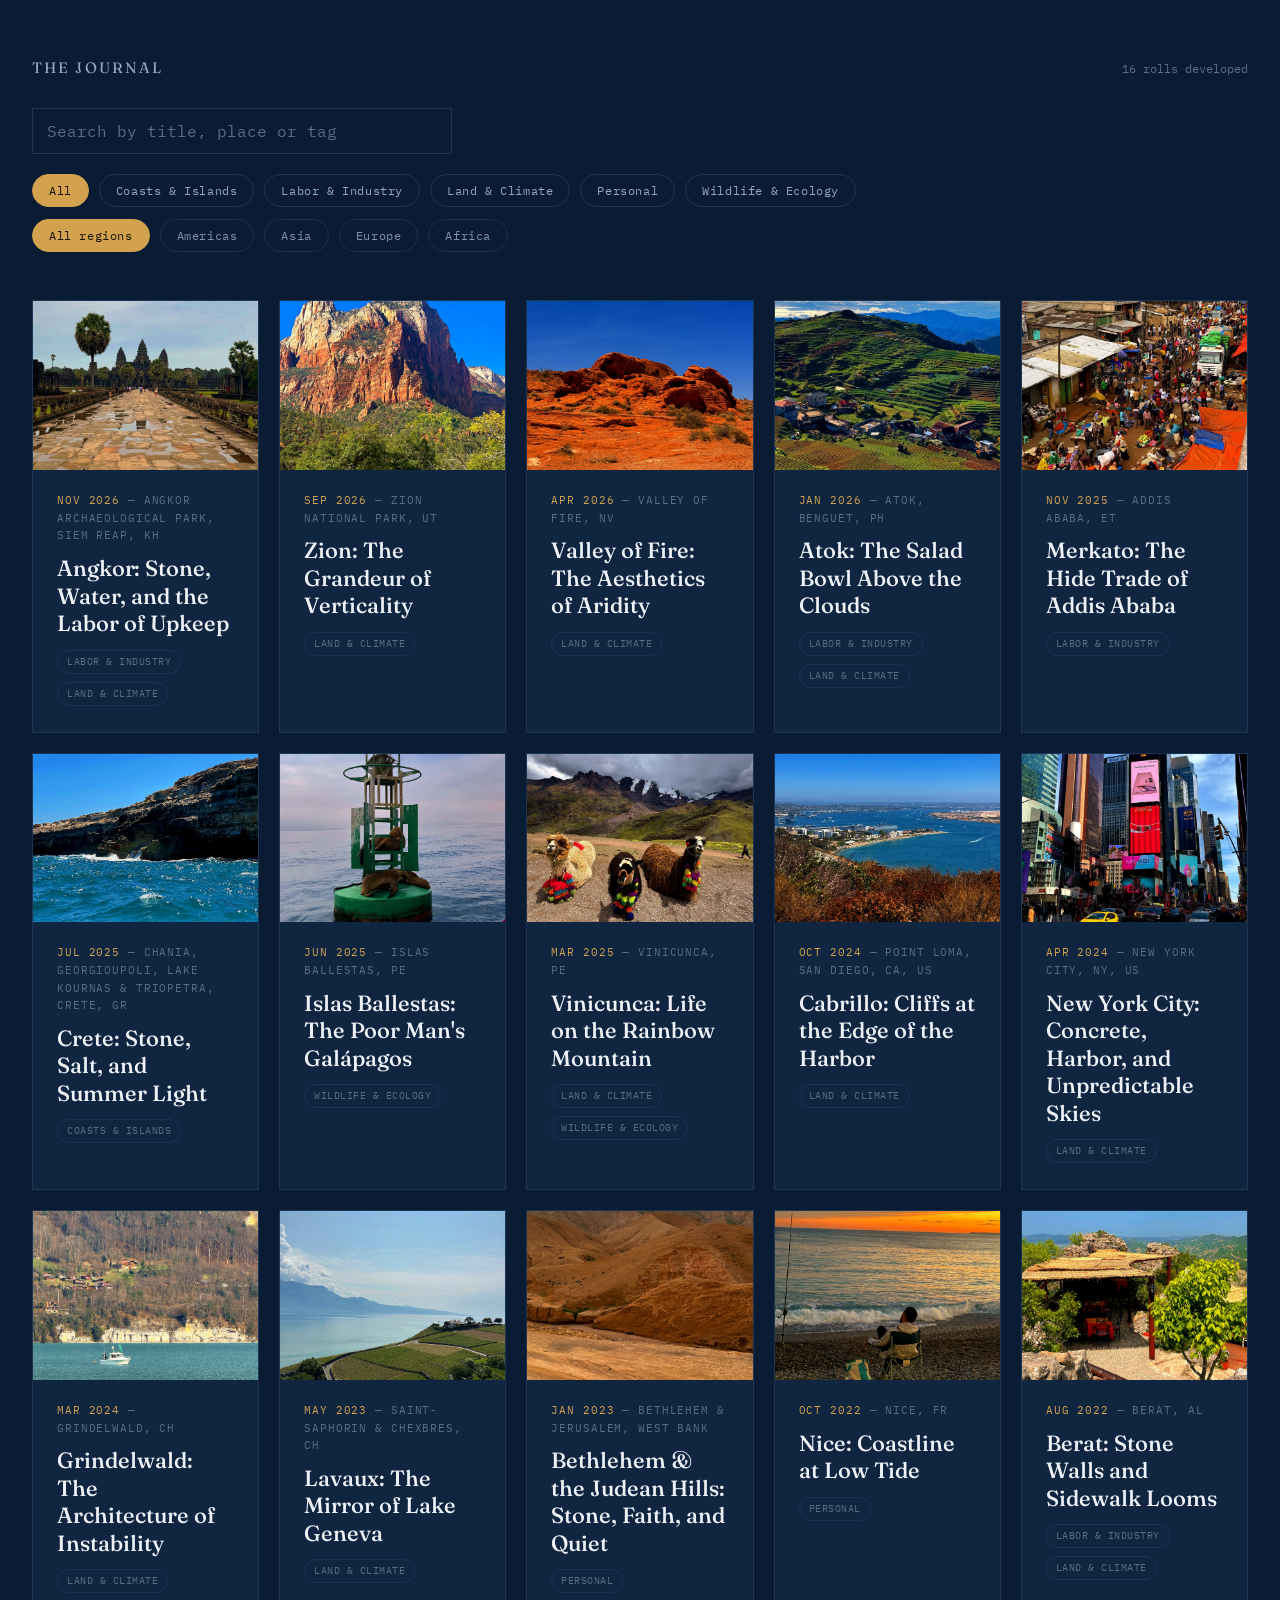
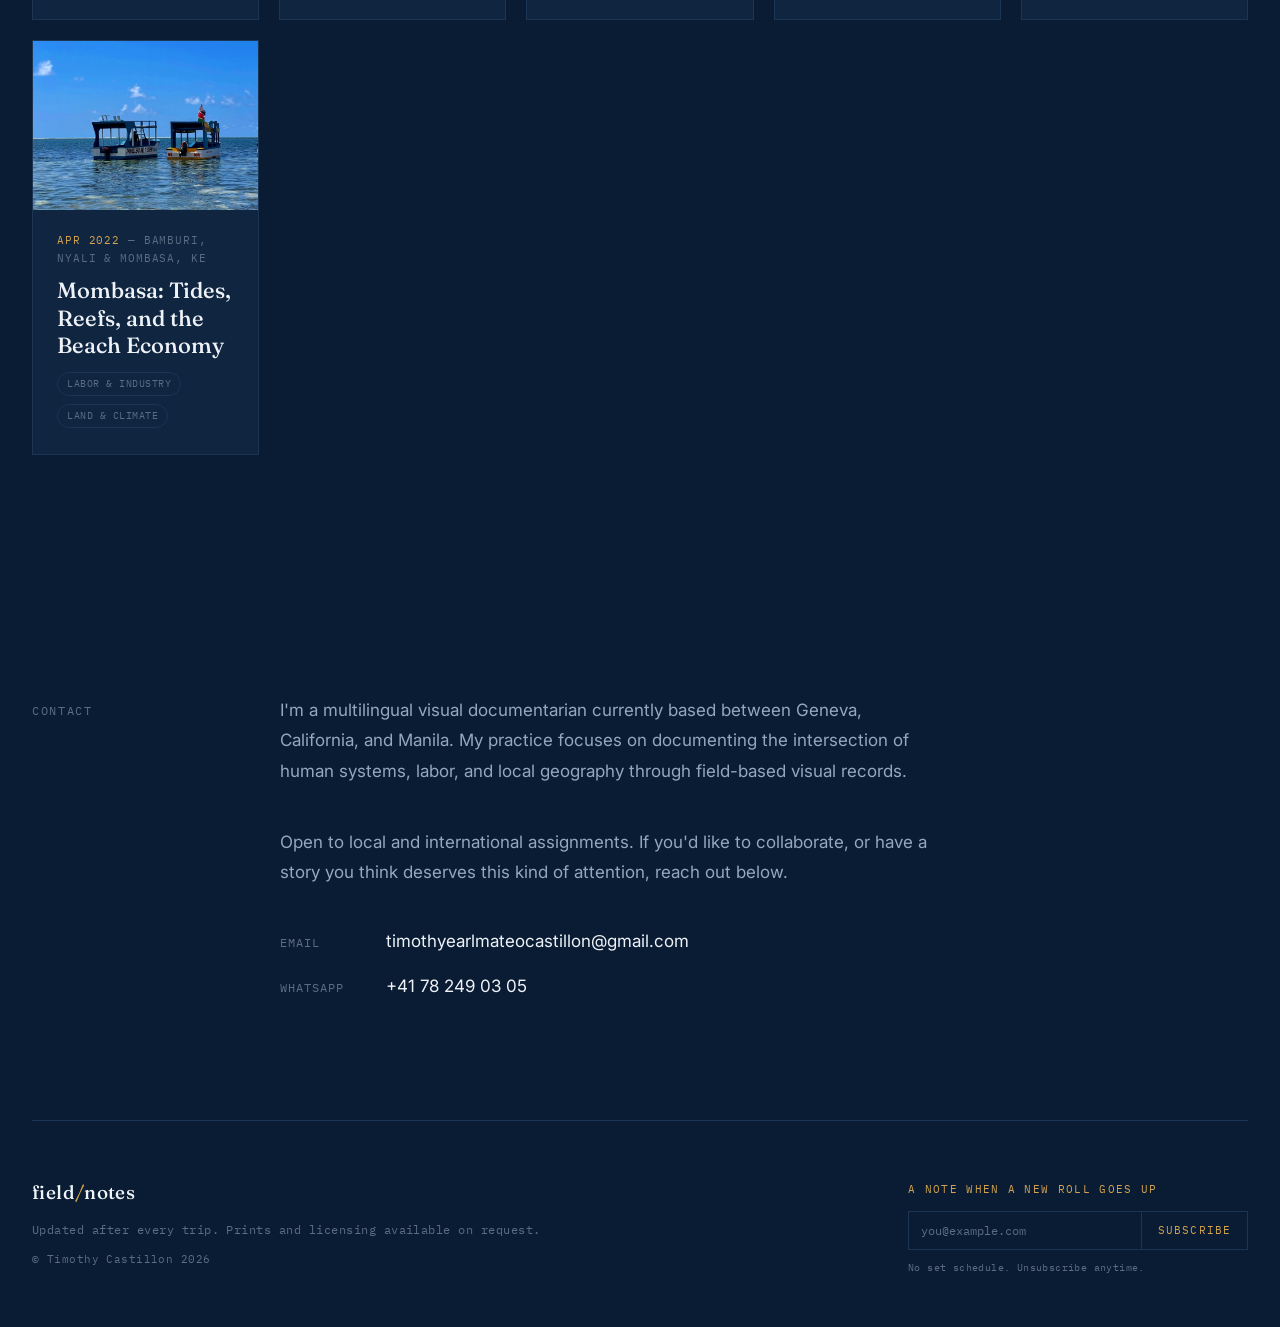
==== commit 38e1b1eb: "Add files via upload" ====
--- a/index.html
+++ b/index.html
@@ -13,23 +13,8 @@
 
 <div class="grain"></div>
 
-<header>
-  <div class="wrap">
-    <nav>
-      <div class="wordmark">field<span class="accent">/</span>notes <span class="by">by</span> <span class="accent">Timothy Castillon</span></div>
-      <div class="navlinks">
-        <a href="#journal">Journal</a>
-        <a href="#about">About</a>
-        <a href="#contact">Contact</a>
-        <a href="projects.html">Projects</a>
-        <div class="search-wrap" id="search-wrap">
-          <button class="search-toggle" id="search-toggle" aria-label="Search entries">&#128269;</button>
-          <input class="search-input" id="search-input" type="text" placeholder="Search...">
-        </div>
-      </div>
-    </nav>
-  </div>
-</header>
+<header id="site-header" data-current="" data-hero></header>
+<script src="nav.js"></script>
 
 <section class="hero">
   <div class="hero-bg" id="hero-bg"></div>
@@ -64,6 +49,11 @@
   <div class="journal-head" id="journal">
     <h2>The Journal</h2>
     <div class="count" id="roll-count">— rolls developed</div>
+  </div>
+
+  <div class="journal-search">
+    <label class="sr-only" for="search-input">Search the journal</label>
+    <input class="journal-search-input" id="search-input" type="search" placeholder="Search by title, place or tag" autocomplete="off" enterkeyhint="search">
   </div>
 
   <div class="tag-filters" id="tag-filters"></div>
@@ -99,7 +89,7 @@
       <p class="footer-note">Updated after every trip. Prints and licensing available on request.</p>
       <p class="footer-copyright">© Timothy Castillon 2026</p>
     </div>
-    <div class="subscribe" data-subscribe="footer"></div>
+    <div class="subscribe" id="subscribe" data-subscribe="footer"></div>
   </div>
 </footer>
 
@@ -109,6 +99,9 @@
   // Parses "MAR 2025" style strings into a comparable value.
   // Falls back to 0 (oldest) if the format doesn't match, rather
   // than crashing the whole sort.
+  function esc(s) {
+    return String(s).replace(/[&<>"']/g, c => ({ '&':'&amp;', '<':'&lt;', '>':'&gt;', '"':'&quot;', "'":'&#39;' }[c]));
+  }
   const MONTHS = { JAN:0, FEB:1, MAR:2, APR:3, MAY:4, JUN:5, JUL:6, AUG:7, SEP:8, OCT:9, NOV:10, DEC:11 };
   function dateValue(str) {
     const m = /^([A-Z]{3})\s+(\d{4})$/.exec((str || '').trim().toUpperCase());
@@ -171,7 +164,7 @@
       visible = activeRegion ? visible.filter(e => e.region === activeRegion) : visible;
       visible = visible.filter(e => matchesSearch(e, searchQuery));
       if (visible.length === 0) {
-        grid.innerHTML = `<div style="grid-column:1/-1; padding:24px 0; font-family:'IBM Plex Mono', monospace; font-size:13px; color:var(--ink-dim);">No entries match "${searchQuery}".</div>`;
+        grid.innerHTML = `<div style="grid-column:1/-1; padding:24px 0; font-family:'IBM Plex Mono', monospace; font-size:13px; color:var(--ink-dim);">No entries match "${esc(searchQuery)}".</div>`;
         return;
       }
       grid.innerHTML = visible.map(entry => `
@@ -213,21 +206,14 @@
       });
     }
 
-    // ---- search toggle + live filter ----
-    const searchWrap = document.getElementById('search-wrap');
-    const searchToggle = document.getElementById('search-toggle');
+    // ---- search (always visible in the Journal section) ----
     const searchInput = document.getElementById('search-input');
-    searchToggle.addEventListener('click', () => {
-      searchWrap.classList.toggle('open');
-      if (searchWrap.classList.contains('open')) searchInput.focus();
-    });
     searchInput.addEventListener('input', () => {
       searchQuery = searchInput.value.trim().toLowerCase();
       renderGrid();
     });
-    document.addEventListener('keydown', (e) => {
-      if (e.key === 'Escape' && searchWrap.classList.contains('open')) {
-        searchWrap.classList.remove('open');
+    searchInput.addEventListener('keydown', (e) => {
+      if (e.key === 'Escape') {
         searchInput.value = '';
         searchQuery = '';
         renderGrid();
--- a/style.css
+++ b/style.css
@@ -37,6 +37,40 @@
   background:linear-gradient(to bottom, rgba(10,28,51,0.94), rgba(10,28,51,0));
 }
 nav{ display:flex; align-items:center; justify-content:space-between; }
+html{ scroll-padding-top:84px; }
+header.solid{
+  background:rgba(10,28,51,0.97); border-bottom:1px solid var(--line);
+  -webkit-backdrop-filter:blur(8px); backdrop-filter:blur(8px);
+}
+.navlinks a.current, .nav-menu a.current{ color:var(--gold); }
+.nav-toggle{
+  display:none; position:relative; width:44px; height:44px; margin-right:-10px;
+  background:none; border:none; cursor:pointer; -webkit-tap-highlight-color:transparent;
+}
+.nav-toggle span{
+  position:absolute; left:11px; right:11px; height:2px; background:var(--ink);
+  transition:transform .2s ease, opacity .2s ease, top .2s ease;
+}
+.nav-toggle span:nth-child(1){ top:15px; }
+.nav-toggle span:nth-child(2){ top:21px; }
+.nav-toggle span:nth-child(3){ top:27px; }
+header.menu-open .nav-toggle span:nth-child(1){ top:21px; transform:rotate(45deg); }
+header.menu-open .nav-toggle span:nth-child(2){ opacity:0; }
+header.menu-open .nav-toggle span:nth-child(3){ top:21px; transform:rotate(-45deg); }
+.nav-toggle:focus-visible{ outline:2px solid var(--gold); outline-offset:-4px; }
+.nav-menu{ display:none; background:var(--bg-alt); border-top:1px solid var(--line); }
+.nav-menu a{
+  display:block; padding:0 20px; line-height:56px; border-bottom:1px solid var(--line-soft);
+  font-family:'IBM Plex Mono', monospace; font-size:13px; letter-spacing:0.12em; text-transform:uppercase; color:var(--ink-muted);
+}
+.nav-menu a:last-child{ border-bottom:none; color:var(--gold); }
+.nav-menu a:hover{ color:var(--gold); }
+@media (max-width:900px){
+  header{ padding:8px 0; background:var(--bg); border-bottom:1px solid var(--line); }
+  .nav-toggle{ display:block; }
+  .nav-menu:not([hidden]){ display:block; }
+  .entry-page-head{ padding-top:112px; }
+}
 .wordmark{ font-family:'Fraunces', serif; font-weight:500; font-size:19px; letter-spacing:0.02em; white-space:nowrap; }
 .wordmark .accent{ color:var(--gold); }
 .wordmark .by{ color:var(--ink-dim); font-size:14px; font-family:'Inter', sans-serif; margin:0 2px; }
@@ -216,6 +250,8 @@
 /* Leaflet theming. --map-tint pulls CARTO's neutral grey toward the navy
    palette; tweak or set to "none" for the stock Dark Matter look. */
 .map-canvas{ --map-tint:sepia(1) hue-rotate(182deg) saturate(1.5) brightness(1.05); }
+/* fallback when no CARTO key is set: darken the standard OpenStreetMap tiles */
+.map-canvas.map-osm{ --map-tint:invert(1) hue-rotate(200deg) brightness(0.9) contrast(0.95) saturate(0.6); }
 .map-canvas .leaflet-tile-pane{ filter:var(--map-tint); }
 .leaflet-container{ font-family:'IBM Plex Mono', monospace; background:var(--bg); }
 .leaflet-control-attribution{
@@ -241,27 +277,26 @@
   box-shadow:0 0 0 6px rgba(211,162,78,0.25), 0 0 18px 4px rgba(211,162,78,0.55);
 }
 @media (max-width:820px){
-  .map-modal{ padding:0; }
+  .map-modal{ padding:0; height:100vh; height:100dvh; }
   .map-panel{ max-width:none; height:100%; border:none; }
-  .map-canvas{ height:auto; flex:1; }
-  .map-close{ padding:12px 0 12px 16px; }
-}
-
-/* -------- search -------- */
-.search-wrap{ position:relative; display:flex; align-items:center; }
-.search-input{
-  width:0; opacity:0; padding:0; border:none; background:transparent;
-  font-family:'IBM Plex Mono', monospace; font-size:12px; color:var(--ink);
-  transition:width .25s ease, opacity .2s ease, padding .25s ease;
-}
-.search-wrap.open .search-input{ width:150px; opacity:1; padding:4px 8px; border-bottom:1px solid var(--line); }
-.search-toggle{
-  background:none; border:none; color:var(--ink-muted); cursor:pointer;
-  font-family:'IBM Plex Mono', monospace; font-size:14px; padding:0; line-height:1;
-}
-.search-toggle:hover{ color:var(--gold); }
-.search-input:focus{ outline:none; border-bottom-color:var(--gold); }
-.search-input::placeholder{ color:var(--ink-dim); }
+  .map-canvas{ order:1; height:auto; flex:1; min-height:0; }
+  .map-bar{ order:2; border-bottom:none; border-top:1px solid var(--line); padding:12px 16px calc(12px + env(safe-area-inset-bottom, 0px)); }
+  .map-close{ padding:12px 18px; font-size:13px; color:var(--gold); border:1px solid var(--gold-dim); }
+}
+
+/* -------- journal search -------- */
+.sr-only{ position:absolute; width:1px; height:1px; margin:-1px; padding:0; overflow:hidden; clip:rect(0 0 0 0); white-space:nowrap; border:0; }
+.journal-search{ margin:28px 0 0; max-width:420px; }
+.journal-search-input{
+  width:100%; padding:12px 14px; background:transparent; border:1px solid var(--line); border-radius:0;
+  font-family:'IBM Plex Mono', monospace; font-size:16px; color:var(--ink); color-scheme:dark; -webkit-appearance:none; appearance:none;
+  transition:border-color .2s ease;
+}
+.journal-search-input::placeholder{ color:var(--ink-dim); }
+.journal-search-input:focus{ outline:none; border-color:var(--gold); }
+.journal-search-input::-webkit-search-cancel-button{ -webkit-appearance:none; }
+.journal-search + .tag-filters{ margin-top:20px; }
+.journal-search + .tag-filters + .region-filters{ margin-top:-36px; }
 
 /* -------- statement: quote, divider, process note -------- */
 .statement-quote{
@@ -391,7 +426,10 @@
   .journal-grid{ grid-template-columns:repeat(3, 1fr); }
 }
 @media (max-width:820px){
-  .entry-head, .contact-grid{ grid-template-columns:1fr; gap:14px; }
+  .entry-head, .contact-grid{ grid-template-columns:minmax(0,1fr); gap:14px; }
+  .contact-section{ padding:72px 0; }
+  .contact-method{ flex-direction:column; align-items:flex-start; gap:4px; }
+  .contact-method a, .contact-method span.value{ overflow-wrap:anywhere; }
   .entry-col-main{ order:1; }
   .entry-col-meta{ order:2; margin-top:8px; }
   .statement-grid{ flex-direction:column; }
@@ -404,9 +442,10 @@
   .journal-grid{ grid-template-columns:1fr; }
 }
 @media (max-width:520px){
-  .navlinks{ display:none; }
-  .wordmark .by, .wordmark .accent:last-child{ display:none; }
-}
+  .wrap{ padding:0 20px; }
+  header .wordmark .by, header .wordmark .name{ display:none; }
+}
+.data-row .v, .sources-line{ overflow-wrap:anywhere; }
 
 footer{ padding:56px 0 48px; }
 .footer-grid{ display:flex; justify-content:space-between; align-items:center; flex-wrap:wrap; gap:16px; }
@@ -440,12 +479,12 @@
 .lightbox-frame img, .lightbox-frame .lightbox-caption{ transition:opacity .14s ease; }
 .lightbox-frame.fading img, .lightbox-frame.fading .lightbox-caption{ opacity:0; }
 @media (max-width:820px){
-  .lightbox{ padding:8vh 3vw; }
+  .lightbox{ padding:6vh 3vw 15vh; height:100vh; height:100dvh; }
   .lightbox-nav{ width:44px; height:44px; font-size:22px; top:auto; bottom:18px; transform:none; }
   .lightbox-prev{ left:16px; }
   .lightbox-next{ right:16px; }
-  .lightbox-count{ left:20px; top:20px; }
-  button.lightbox-close{ right:20px; top:20px; }
+  .lightbox-count{ top:auto; bottom:84px; left:50%; transform:translateX(-50%); }
+  button.lightbox-close{ top:auto; bottom:22px; right:auto; left:50%; transform:translateX(-50%); padding:12px 18px; border:1px solid var(--line); }
 }
 @media (prefers-reduced-motion: reduce){
   .lightbox-frame img, .lightbox-frame .lightbox-caption{ transition:none; }
@@ -473,3 +512,8 @@
 }
 .subscribe-row button:hover, .subscribe-row button:focus-visible{ background:var(--gold); color:#1a1304; outline:none; }
 .subscribe-fine{ margin:10px 0 0; font-family:'IBM Plex Mono', monospace; font-size:10px; letter-spacing:0.04em; color:var(--ink-dim); }
+
+/* small screens: swap the link row for the three-line menu (kept last so it wins over .navlinks above) */
+@media (max-width:900px){
+  .navlinks{ display:none; }
+}
